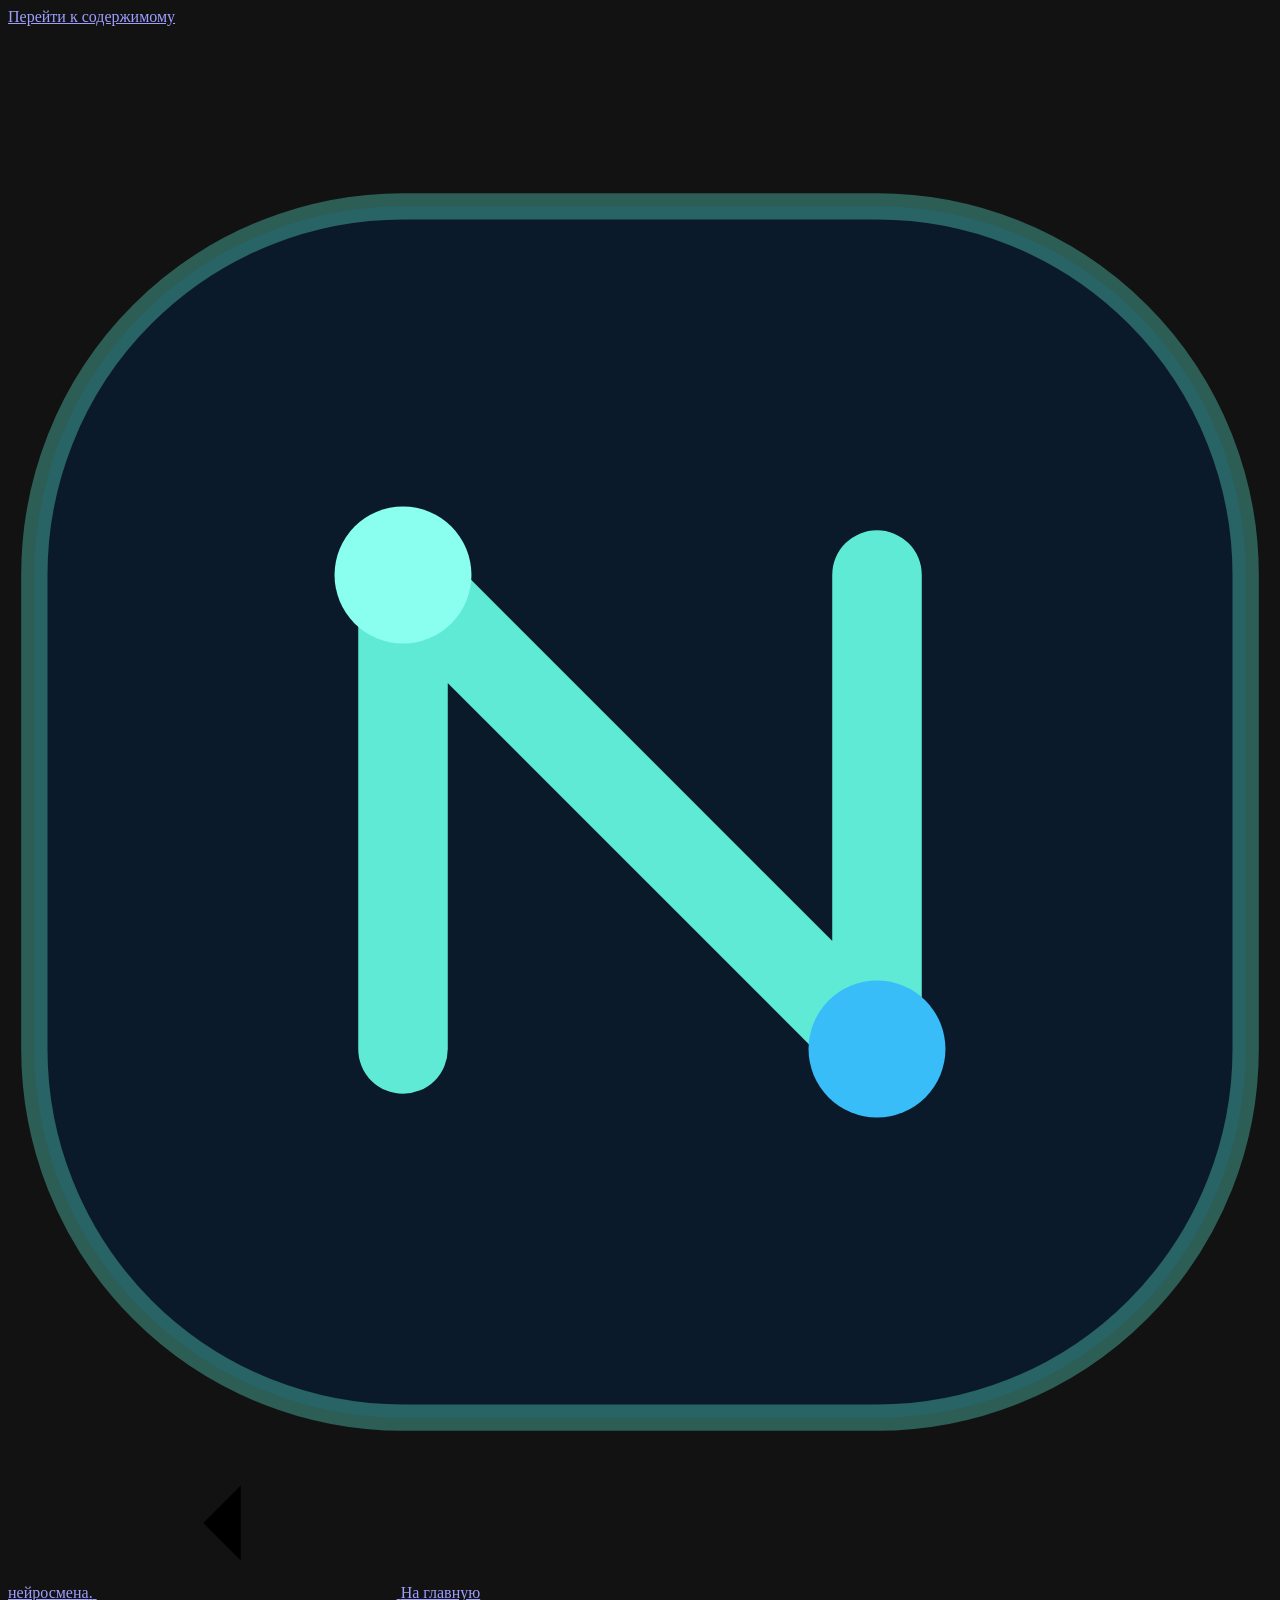
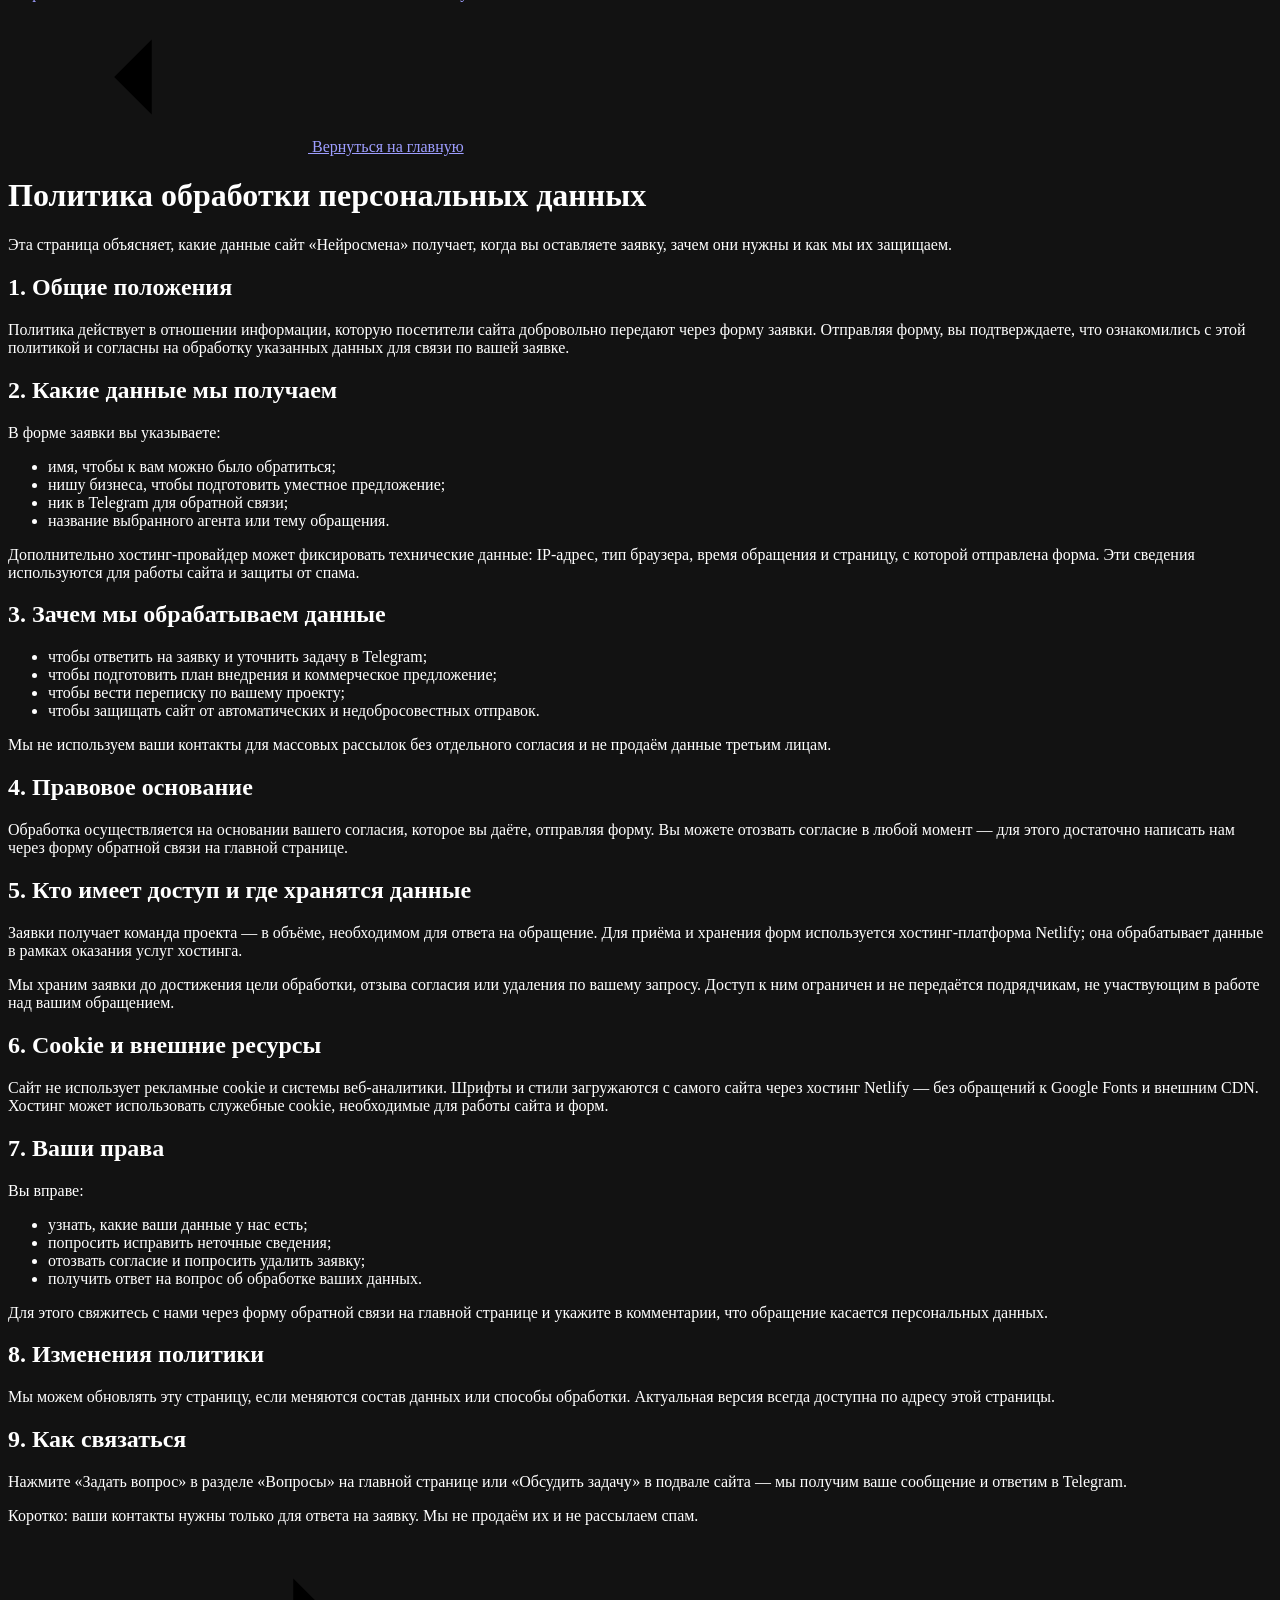
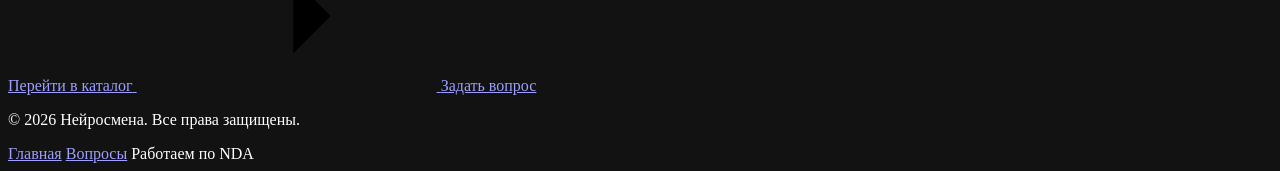
==== privacy.html @ e9b77f39 "Add files via upload" ====
<!DOCTYPE html>
<html lang="ru">
<head>
  <meta charset="utf-8">
  <meta name="viewport" content="width=device-width, initial-scale=1">
  <title>Политика конфиденциальности — Нейросмена</title>
  <meta name="description" content="Как «Нейросмена» обрабатывает и защищает персональные данные, которые вы оставляете в форме заявки.">
  <meta name="theme-color" content="#050b14">
  <meta name="color-scheme" content="dark">
  <meta name="robots" content="noindex, follow">

  <link rel="icon" href="favicon.svg" type="image/svg+xml">

  <link rel="preload" href="assets/fonts/manrope-cyrillic-v2.woff2" as="font" type="font/woff2" crossorigin>
  <link rel="preload" href="assets/fonts/manrope-latin-v2.woff2" as="font" type="font/woff2" crossorigin>
  <link rel="stylesheet" href="css/fonts-v2.css">
  <link rel="stylesheet" href="css/tailwind-base.css">
  <link rel="stylesheet" href="css/styles-v2.css">
  <link rel="stylesheet" href="css/tailwind-utilities.css">
</head>
<body class="min-h-screen bg-ink-950 text-slate-200 antialiased">

  <a class="skip-link" href="#main">Перейти к содержимому</a>

  <div class="page-bg" aria-hidden="true">
    <div class="page-grid"></div>
    <div class="glow glow-a"></div>
    <div class="glow glow-b"></div>
    <div class="noise"></div>
  </div>

  <svg xmlns="http://www.w3.org/2000/svg" class="svg-sprite" aria-hidden="true">
    <symbol id="i-arrow-left" viewBox="0 0 24 24"><path d="M19 12H5"/><path d="m11 18-6-6 6-6"/></symbol>
    <symbol id="i-arrow-right" viewBox="0 0 24 24"><path d="M5 12h14"/><path d="m13 6 6 6-6 6"/></symbol>
  </svg>

  <header class="site-header is-scrolled">
    <div class="mx-auto flex h-[74px] max-w-7xl items-center justify-between gap-4 px-5 lg:px-8">
      <a class="brand" href="index.html" aria-label="Нейросмена — на главную">
        <svg class="brand-mark" viewBox="0 0 48 48" fill="none" aria-hidden="true">
          <rect x="1" y="1" width="46" height="46" rx="14" fill="#0b1a2a" stroke="rgba(94,234,212,.35)"/>
          <path d="M15 33V15l18 18V15" stroke="#5eead4" stroke-width="3.4" stroke-linecap="round" stroke-linejoin="round"/>
          <circle cx="15" cy="15" r="2.6" fill="#8afff0"/>
          <circle cx="33" cy="33" r="2.6" fill="#38bdf8"/>
        </svg>
        <span class="brand-name">нейросмена<span class="brand-dot">.</span></span>
      </a>
      <a class="btn btn-ghost btn-sm" href="index.html">
        <svg class="icon icon-sm" aria-hidden="true"><use href="#i-arrow-left"/></svg>
        <span>На главную</span>
      </a>
    </div>
  </header>

  <main class="legal-page" id="main">
    <div class="legal-wrap">
      <a class="back-link" href="index.html">
        <svg class="icon icon-sm" aria-hidden="true"><use href="#i-arrow-left"/></svg>
        Вернуться на главную
      </a>

      <h1 class="legal-title">Политика обработки персональных данных</h1>
      <p class="legal-lead">
        Эта страница объясняет, какие данные сайт «Нейросмена» получает, когда вы
        оставляете заявку, зачем они нужны и как мы их защищаем.
      </p>

      <article class="legal glass">
        <h2>1. Общие положения</h2>
        <p>
          Политика действует в отношении информации, которую посетители сайта
          добровольно передают через форму заявки. Отправляя форму, вы подтверждаете,
          что ознакомились с этой политикой и согласны на обработку указанных данных
          для связи по вашей заявке.
        </p>

        <h2>2. Какие данные мы получаем</h2>
        <p>В форме заявки вы указываете:</p>
        <ul>
          <li>имя, чтобы к вам можно было обратиться;</li>
          <li>нишу бизнеса, чтобы подготовить уместное предложение;</li>
          <li>ник в Telegram для обратной связи;</li>
          <li>название выбранного агента или тему обращения.</li>
        </ul>
        <p>
          Дополнительно хостинг-провайдер может фиксировать технические данные:
          IP-адрес, тип браузера, время обращения и страницу, с которой отправлена
          форма. Эти сведения используются для работы сайта и защиты от спама.
        </p>

        <h2>3. Зачем мы обрабатываем данные</h2>
        <ul>
          <li>чтобы ответить на заявку и уточнить задачу в Telegram;</li>
          <li>чтобы подготовить план внедрения и коммерческое предложение;</li>
          <li>чтобы вести переписку по вашему проекту;</li>
          <li>чтобы защищать сайт от автоматических и недобросовестных отправок.</li>
        </ul>
        <p>
          Мы не используем ваши контакты для массовых рассылок без отдельного
          согласия и не продаём данные третьим лицам.
        </p>

        <h2>4. Правовое основание</h2>
        <p>
          Обработка осуществляется на основании вашего согласия, которое вы даёте,
          отправляя форму. Вы можете отозвать согласие в любой момент — для этого
          достаточно написать нам через форму обратной связи на главной странице.
        </p>

        <h2>5. Кто имеет доступ и где хранятся данные</h2>
        <p>
          Заявки получает команда проекта — в объёме, необходимом для ответа на
          обращение. Для приёма и хранения форм используется хостинг-платформа
          Netlify; она обрабатывает данные в рамках оказания услуг хостинга.
        </p>
        <p>
          Мы храним заявки до достижения цели обработки, отзыва согласия или
          удаления по вашему запросу. Доступ к ним ограничен и не передаётся
          подрядчикам, не участвующим в работе над вашим обращением.
        </p>

        <h2>6. Cookie и внешние ресурсы</h2>
        <p>
          Сайт не использует рекламные cookie и системы веб-аналитики. Шрифты
          и стили загружаются с самого сайта через хостинг Netlify — без
          обращений к Google Fonts и внешним CDN. Хостинг может использовать
          служебные cookie, необходимые для работы сайта и форм.
        </p>

        <h2>7. Ваши права</h2>
        <p>Вы вправе:</p>
        <ul>
          <li>узнать, какие ваши данные у нас есть;</li>
          <li>попросить исправить неточные сведения;</li>
          <li>отозвать согласие и попросить удалить заявку;</li>
          <li>получить ответ на вопрос об обработке ваших данных.</li>
        </ul>
        <p>
          Для этого свяжитесь с нами через форму обратной связи на главной странице
          и укажите в комментарии, что обращение касается персональных данных.
        </p>

        <h2>8. Изменения политики</h2>
        <p>
          Мы можем обновлять эту страницу, если меняются состав данных или способы
          обработки. Актуальная версия всегда доступна по адресу этой страницы.
        </p>

        <h2>9. Как связаться</h2>
        <p>
          Нажмите «Задать вопрос» в разделе «Вопросы» на главной странице или
          «Обсудить задачу» в подвале сайта — мы получим ваше сообщение и ответим
          в Telegram.
        </p>

        <div class="legal-note">
          <p>Коротко: ваши контакты нужны только для ответа на заявку. Мы не продаём их и не рассылаем спам.</p>
        </div>
      </article>

      <div class="mt-8 flex flex-col gap-3 sm:flex-row">
        <a class="btn btn-primary" href="index.html#catalog">
          <span>Перейти в каталог</span>
          <svg class="icon icon-sm" aria-hidden="true"><use href="#i-arrow-right"/></svg>
        </a>
        <a class="btn btn-ghost" href="index.html#faq">
          <span>Задать вопрос</span>
        </a>
      </div>
    </div>
  </main>

  <footer class="site-footer">
    <div class="mx-auto flex max-w-7xl flex-col gap-3 px-5 py-8 text-xs text-slate-500 sm:flex-row sm:items-center sm:justify-between lg:px-8">
      <p>© <span id="year">2026</span> Нейросмена. Все права защищены.</p>
      <div class="flex flex-wrap items-center gap-x-5 gap-y-2">
        <a class="footer-link" href="index.html">Главная</a>
        <a class="footer-link" href="index.html#faq">Вопросы</a>
        <span>Работаем по NDA</span>
      </div>
    </div>
  </footer>

  <script>
    document.getElementById("year").textContent = new Date().getFullYear();
  </script>
</body>
</html>
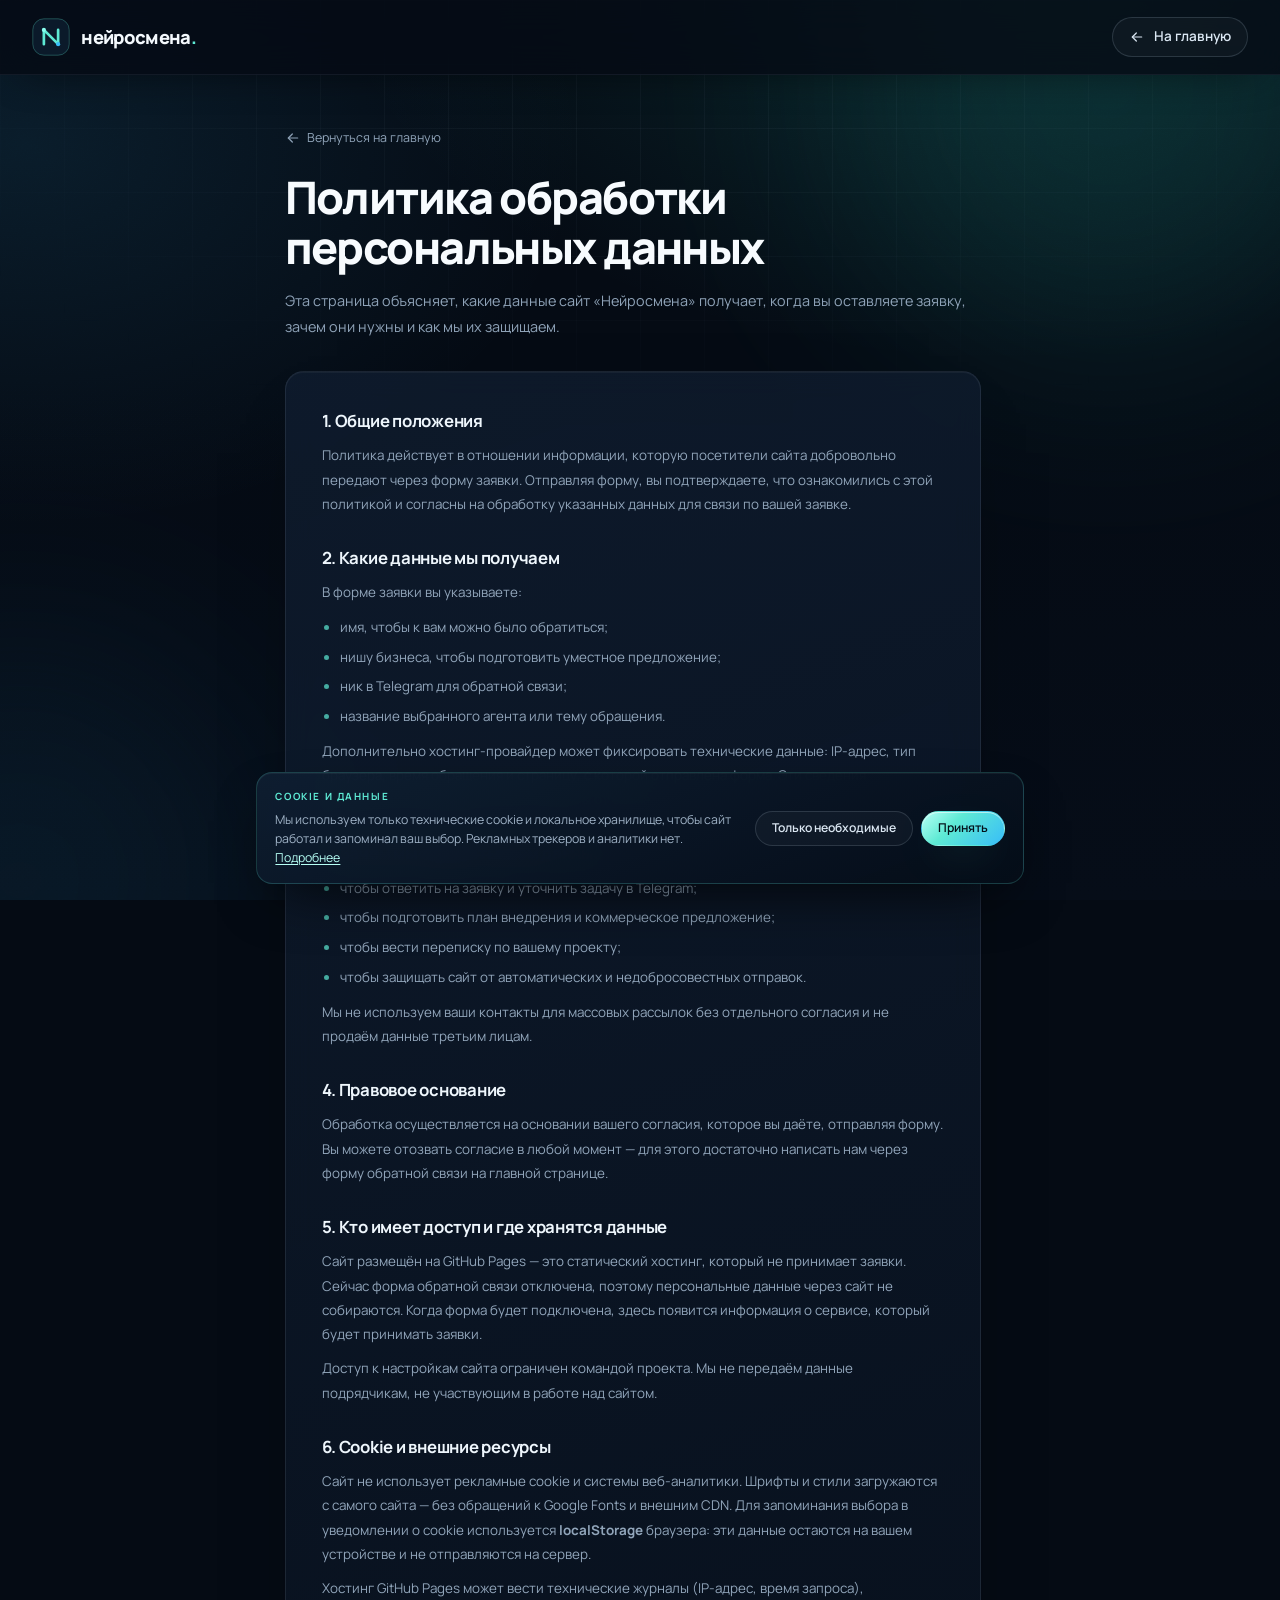
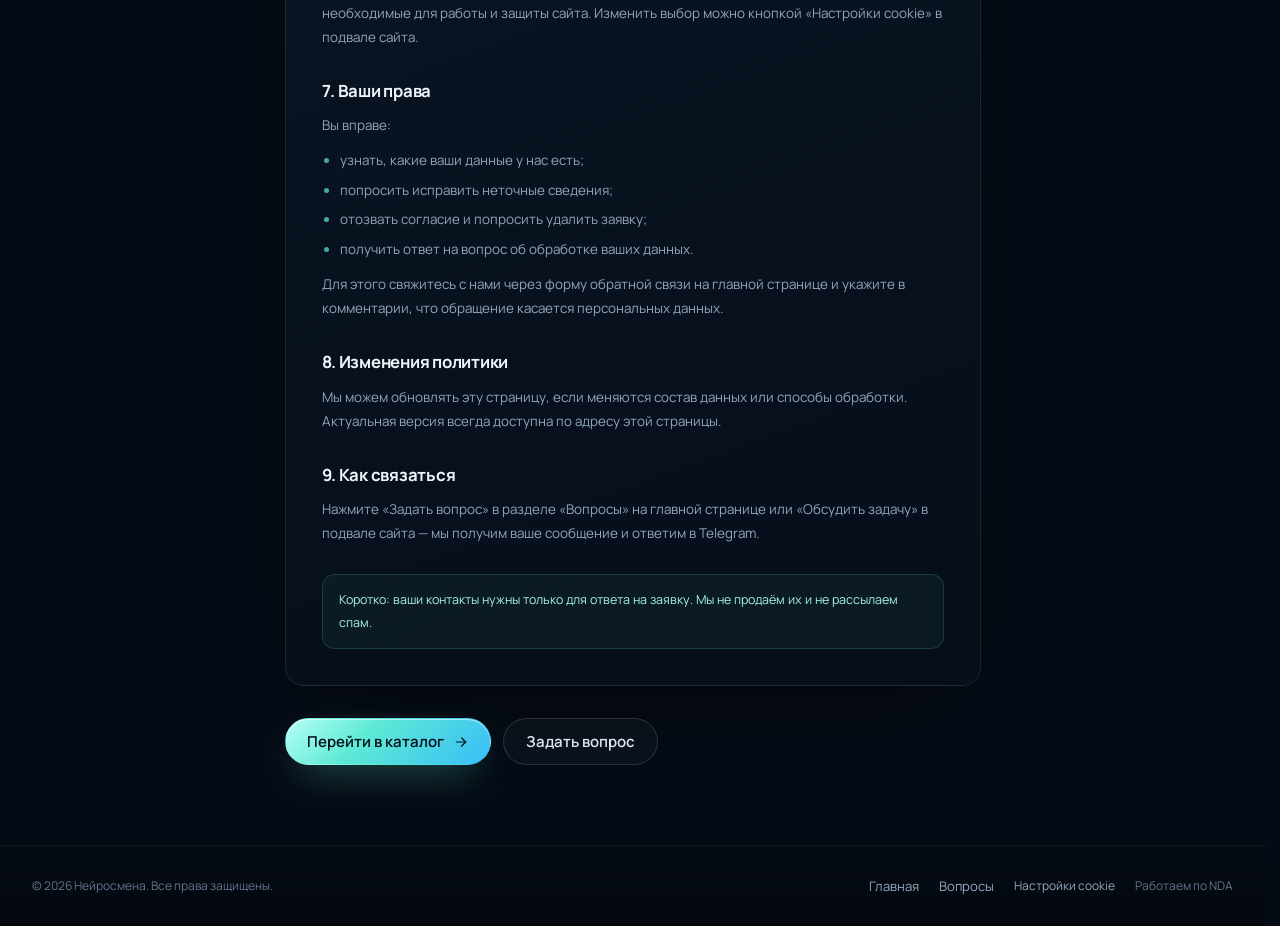
==== commit 02c5c0d3: "Add files via upload" ====
--- a/privacy.html
+++ b/privacy.html
@@ -109,22 +109,29 @@
 
         <h2>5. Кто имеет доступ и где хранятся данные</h2>
         <p>
-          Заявки получает команда проекта — в объёме, необходимом для ответа на
-          обращение. Для приёма и хранения форм используется хостинг-платформа
-          Netlify; она обрабатывает данные в рамках оказания услуг хостинга.
-        </p>
-        <p>
-          Мы храним заявки до достижения цели обработки, отзыва согласия или
-          удаления по вашему запросу. Доступ к ним ограничен и не передаётся
-          подрядчикам, не участвующим в работе над вашим обращением.
+          Сайт размещён на GitHub Pages — это статический хостинг, который не
+          принимает заявки. Сейчас форма обратной связи отключена, поэтому
+          персональные данные через сайт не собираются. Когда форма будет
+          подключена, здесь появится информация о сервисе, который будет
+          принимать заявки.
+        </p>
+        <p>
+          Доступ к настройкам сайта ограничен командой проекта. Мы не передаём
+          данные подрядчикам, не участвующим в работе над сайтом.
         </p>
 
         <h2>6. Cookie и внешние ресурсы</h2>
         <p>
           Сайт не использует рекламные cookie и системы веб-аналитики. Шрифты
-          и стили загружаются с самого сайта через хостинг Netlify — без
-          обращений к Google Fonts и внешним CDN. Хостинг может использовать
-          служебные cookie, необходимые для работы сайта и форм.
+          и стили загружаются с самого сайта — без обращений к Google Fonts и
+          внешним CDN. Для запоминания выбора в уведомлении о cookie используется
+          <strong>localStorage</strong> браузера: эти данные остаются на вашем
+          устройстве и не отправляются на сервер.
+        </p>
+        <p>
+          Хостинг GitHub Pages может вести технические журналы (IP-адрес, время
+          запроса), необходимые для работы и защиты сайта. Изменить выбор можно
+          кнопкой «Настройки cookie» в подвале сайта.
         </p>
 
         <h2>7. Ваши права</h2>
@@ -176,11 +183,28 @@
       <div class="flex flex-wrap items-center gap-x-5 gap-y-2">
         <a class="footer-link" href="index.html">Главная</a>
         <a class="footer-link" href="index.html#faq">Вопросы</a>
+        <button class="footer-link cookie-settings js-cookie-settings" type="button">Настройки cookie</button>
         <span>Работаем по NDA</span>
       </div>
     </div>
   </footer>
 
+  <div class="cookie-banner" id="cookieBanner" role="region" aria-label="Уведомление об использовании cookie" hidden>
+    <div class="cookie-banner-body">
+      <p class="cookie-banner-title">Cookie и данные</p>
+      <p class="cookie-banner-text">
+        Мы используем только технические cookie и локальное хранилище, чтобы сайт
+        работал и запоминал ваш выбор. Рекламных трекеров и аналитики нет.
+        <a href="privacy.html">Подробнее</a>
+      </p>
+    </div>
+    <div class="cookie-banner-actions">
+      <button class="btn btn-ghost btn-sm js-cookie-necessary" type="button">Только необходимые</button>
+      <button class="btn btn-primary btn-sm js-cookie-accept" type="button">Принять</button>
+    </div>
+  </div>
+
+  <script src="js/cookie-consent.js" defer></script>
   <script>
     document.getElementById("year").textContent = new Date().getFullYear();
   </script>
--- a/css/fonts-v2.css
+++ b/css/fonts-v2.css
@@ -0,0 +1,20 @@
+/* Локальный Manrope — без внешних запросов к Google Fonts.
+   Файлы уменьшены, чтобы быстро проходить даже через нестабильные сети. */
+
+@font-face {
+  font-family: "Manrope";
+  font-style: normal;
+  font-weight: 200 800;
+  font-display: swap;
+  src: url("../assets/fonts/manrope-cyrillic-v2.woff2") format("woff2");
+  unicode-range: U+0301, U+0400-045F, U+0490-0491, U+04B0-04B1, U+2116;
+}
+
+@font-face {
+  font-family: "Manrope";
+  font-style: normal;
+  font-weight: 200 800;
+  font-display: swap;
+  src: url("../assets/fonts/manrope-latin-v2.woff2") format("woff2");
+  unicode-range: U+0020-007E, U+00A0, U+00A9, U+00AB, U+00BB, U+00B7, U+2010-2027, U+20AC, U+20BD;
+}
--- a/css/styles-v2.css
+++ b/css/styles-v2.css
@@ -0,0 +1,2555 @@
+/* ============================================================
+   Нейросмена — стили сайта
+   Базовый слой: тёмная тема, стеклянные поверхности, акценты
+   ============================================================ */
+
+:root {
+  --ink-950: #050b14;
+  --ink-900: #07101d;
+  --ink-850: #081524;
+  --ink-800: #0b1a2c;
+  --line: rgba(148, 163, 184, 0.14);
+  --line-soft: rgba(148, 163, 184, 0.09);
+  --text: #e8f0f8;
+  --muted: #8fa3b8;
+  --mint: #5eead4;
+  --mint-bright: #8afff0;
+  --sky: #38bdf8;
+  --rose: #fb7185;
+  --font-display: "Manrope", ui-sans-serif, system-ui, sans-serif;
+  --font-body: "Manrope", ui-sans-serif, system-ui, sans-serif;
+  --ease-out: cubic-bezier(0.16, 1, 0.3, 1);
+}
+
+*,
+*::before,
+*::after {
+  box-sizing: border-box;
+}
+
+html {
+  scroll-behavior: smooth;
+  scrollbar-gutter: stable;
+  -webkit-text-size-adjust: 100%;
+}
+
+body {
+  margin: 0;
+  min-height: 100vh;
+  overflow-x: hidden;
+  background-color: var(--ink-950);
+  color: var(--text);
+  font-family: var(--font-body);
+  -webkit-font-smoothing: antialiased;
+  -moz-osx-font-smoothing: grayscale;
+}
+
+main,
+.site-footer {
+  position: relative;
+  z-index: 1;
+}
+
+[hidden] {
+  display: none !important;
+}
+
+::selection {
+  background: rgba(94, 234, 212, 0.24);
+  color: #ffffff;
+}
+
+:focus-visible {
+  outline: 2px solid var(--mint);
+  outline-offset: 3px;
+}
+
+button,
+input {
+  font: inherit;
+}
+
+button {
+  color: inherit;
+}
+
+a {
+  color: inherit;
+}
+
+h1,
+h2,
+h3,
+p,
+dl,
+dd,
+ul {
+  margin: 0;
+}
+
+ul {
+  padding: 0;
+  list-style: none;
+}
+
+section[id] {
+  scroll-margin-top: 96px;
+}
+
+/* ---------------------------- Иконки ---------------------------- */
+
+.svg-sprite {
+  position: absolute;
+  width: 0;
+  height: 0;
+  overflow: hidden;
+}
+
+.icon {
+  width: 20px;
+  height: 20px;
+  flex: none;
+  fill: none;
+  stroke: currentColor;
+  stroke-width: 1.8;
+  stroke-linecap: round;
+  stroke-linejoin: round;
+}
+
+.icon-sm {
+  width: 16px;
+  height: 16px;
+}
+
+.icon-xs {
+  width: 12px;
+  height: 12px;
+}
+
+/* --------------------------- Фон страницы --------------------------- */
+
+.page-bg {
+  position: fixed;
+  inset: 0;
+  z-index: 0;
+  overflow: hidden;
+  pointer-events: none;
+  background:
+    radial-gradient(1100px 700px at 78% -8%, rgba(45, 212, 191, 0.14), transparent 62%),
+    radial-gradient(900px 620px at 2% 16%, rgba(56, 189, 248, 0.1), transparent 62%),
+    linear-gradient(180deg, #050b14 0%, #050b14 42%, #060d18 100%);
+}
+
+.page-grid {
+  position: absolute;
+  inset: 0;
+  background-image:
+    linear-gradient(rgba(148, 163, 184, 0.055) 1px, transparent 1px),
+    linear-gradient(90deg, rgba(148, 163, 184, 0.055) 1px, transparent 1px);
+  background-size: 64px 64px;
+  -webkit-mask-image: radial-gradient(ellipse 90% 66% at 52% 0%, #000 26%, transparent 76%);
+  mask-image: radial-gradient(ellipse 90% 66% at 52% 0%, #000 26%, transparent 76%);
+}
+
+.glow {
+  position: absolute;
+  border-radius: 50%;
+  filter: blur(110px);
+  opacity: 0.36;
+}
+
+.glow-a {
+  top: -180px;
+  right: -100px;
+  width: 540px;
+  height: 540px;
+  background: rgba(45, 212, 191, 0.3);
+}
+
+.glow-b {
+  top: 640px;
+  left: -220px;
+  width: 480px;
+  height: 480px;
+  background: rgba(56, 189, 248, 0.19);
+}
+
+.noise {
+  position: absolute;
+  inset: 0;
+  opacity: 0.07;
+  mix-blend-mode: soft-light;
+  background-image: url("data:image/svg+xml,%3Csvg xmlns='http://www.w3.org/2000/svg' width='160' height='160'%3E%3Cfilter id='n'%3E%3CfeTurbulence type='fractalNoise' baseFrequency='.8' numOctaves='2' stitchTiles='stitch'/%3E%3CfeColorMatrix type='saturate' values='0'/%3E%3C/filter%3E%3Crect width='100%25' height='100%25' filter='url(%23n)' opacity='.4'/%3E%3C/svg%3E");
+}
+
+/* --------------------------- Шапка --------------------------- */
+
+.site-header {
+  position: fixed;
+  top: 0;
+  right: 0;
+  left: 0;
+  z-index: 50;
+  border-bottom: 1px solid transparent;
+  transition: background-color 0.3s ease, border-color 0.3s ease, box-shadow 0.3s ease, backdrop-filter 0.3s ease;
+}
+
+.site-header.is-scrolled {
+  background-color: rgba(5, 11, 20, 0.8);
+  border-bottom-color: var(--line-soft);
+  box-shadow: 0 14px 44px -26px rgba(0, 0, 0, 0.9);
+  -webkit-backdrop-filter: blur(18px);
+  backdrop-filter: blur(18px);
+}
+
+.brand {
+  display: inline-flex;
+  align-items: center;
+  gap: 0.7rem;
+  color: #f4f9fd;
+  font-family: var(--font-display);
+  font-size: 1.15rem;
+  font-weight: 800;
+  letter-spacing: -0.035em;
+  line-height: 1;
+  text-decoration: none;
+}
+
+.brand-mark {
+  width: 38px;
+  height: 38px;
+  flex: none;
+  transition: transform 0.35s var(--ease-out);
+}
+
+.brand:hover .brand-mark {
+  transform: rotate(-5deg) scale(1.04);
+}
+
+.brand-dot {
+  color: var(--mint);
+}
+
+.nav-link {
+  position: relative;
+  padding: 0.4rem 0;
+  color: #9fb1c4;
+  font-size: 0.9rem;
+  font-weight: 500;
+  text-decoration: none;
+  transition: color 0.2s ease;
+}
+
+.nav-link::after {
+  content: "";
+  position: absolute;
+  right: 0;
+  bottom: -2px;
+  left: 0;
+  height: 1.5px;
+  background: linear-gradient(90deg, var(--mint), var(--sky));
+  transform: scaleX(0);
+  transform-origin: left;
+  transition: transform 0.25s var(--ease-out);
+}
+
+.nav-link:hover,
+.nav-link[aria-current="true"] {
+  color: #ffffff;
+}
+
+.nav-link:hover::after,
+.nav-link[aria-current="true"]::after {
+  transform: scaleX(1);
+}
+
+.menu-toggle {
+  display: inline-flex;
+  align-items: center;
+  justify-content: center;
+  width: 42px;
+  height: 42px;
+  border: 1px solid var(--line);
+  border-radius: 12px;
+  background: rgba(255, 255, 255, 0.035);
+  color: #dbe7f2;
+  cursor: pointer;
+  transition: border-color 0.2s ease, background-color 0.2s ease;
+}
+
+.menu-toggle:hover {
+  border-color: rgba(94, 234, 212, 0.3);
+  background: rgba(94, 234, 212, 0.07);
+}
+
+.mobile-menu {
+  position: absolute;
+  top: 100%;
+  right: 0.75rem;
+  left: 0.75rem;
+  border: 1px solid var(--line);
+  border-radius: 1rem;
+  background: rgba(8, 18, 31, 0.98);
+  box-shadow: 0 34px 70px -24px rgba(0, 0, 0, 0.9);
+  -webkit-backdrop-filter: blur(20px);
+  backdrop-filter: blur(20px);
+  animation: menuIn 0.22s var(--ease-out) both;
+}
+
+.mobile-link {
+  display: block;
+  padding: 0.85rem 1rem;
+  border-radius: 0.7rem;
+  color: #c8d6e5;
+  font-size: 0.92rem;
+  font-weight: 500;
+  text-decoration: none;
+  transition: color 0.2s ease, background-color 0.2s ease;
+}
+
+.mobile-link:hover {
+  background: rgba(255, 255, 255, 0.05);
+  color: #ffffff;
+}
+
+/* --------------------------- Кнопки --------------------------- */
+
+.btn {
+  position: relative;
+  display: inline-flex;
+  align-items: center;
+  justify-content: center;
+  gap: 0.55rem;
+  overflow: hidden;
+  padding: 0.9rem 1.35rem;
+  border: 1px solid transparent;
+  border-radius: 999px;
+  font-size: 0.94rem;
+  font-weight: 600;
+  line-height: 1;
+  text-align: center;
+  text-decoration: none;
+  white-space: nowrap;
+  cursor: pointer;
+  transition: transform 0.25s var(--ease-out), box-shadow 0.25s ease, background-color 0.25s ease, border-color 0.25s ease, color 0.25s ease;
+}
+
+.btn > * {
+  position: relative;
+  z-index: 1;
+}
+
+.btn:focus-visible {
+  outline: 2px solid var(--mint-bright);
+  outline-offset: 3px;
+}
+
+.btn:disabled {
+  opacity: 0.65;
+  cursor: not-allowed;
+  transform: none;
+}
+
+.btn-primary {
+  background: linear-gradient(135deg, #b6fff5 0%, #5eead4 38%, #38bdf8 100%);
+  color: #031018;
+  box-shadow: 0 14px 42px -16px rgba(94, 234, 212, 0.65), inset 0 1px 0 rgba(255, 255, 255, 0.55);
+}
+
+.btn-primary::after {
+  content: "";
+  position: absolute;
+  inset: 0;
+  z-index: 0;
+  background: linear-gradient(105deg, transparent 22%, rgba(255, 255, 255, 0.5) 48%, transparent 74%);
+  transform: translateX(-130%);
+  transition: transform 0.75s ease;
+  pointer-events: none;
+}
+
+.btn-primary:hover {
+  transform: translateY(-2px);
+  box-shadow: 0 20px 54px -18px rgba(94, 234, 212, 0.8), inset 0 1px 0 rgba(255, 255, 255, 0.55);
+}
+
+.btn-primary:hover::after {
+  transform: translateX(130%);
+}
+
+.btn-ghost {
+  border-color: rgba(148, 163, 184, 0.22);
+  background: rgba(255, 255, 255, 0.03);
+  color: #dbe7f3;
+}
+
+.btn-ghost:hover {
+  border-color: rgba(94, 234, 212, 0.36);
+  background: rgba(94, 234, 212, 0.07);
+  transform: translateY(-1px);
+}
+
+.btn-card {
+  width: 100%;
+  padding: 0.78rem 1rem;
+  border-color: rgba(148, 163, 184, 0.16);
+  border-radius: 0.75rem;
+  background: rgba(255, 255, 255, 0.035);
+  color: #dff8f3;
+  font-size: 0.82rem;
+}
+
+.btn-card:hover {
+  border-color: transparent;
+  background: linear-gradient(135deg, #b6fff5, #5eead4 55%, #38bdf8);
+  color: #031018;
+  transform: translateY(-1px);
+  box-shadow: 0 14px 34px -18px rgba(94, 234, 212, 0.75);
+}
+
+.btn-sm {
+  padding: 0.66rem 1rem;
+  font-size: 0.85rem;
+}
+
+.btn-lg {
+  padding: 1rem 1.5rem;
+  font-size: 0.98rem;
+}
+
+/* --------------------------- Служебные элементы --------------------------- */
+
+.eyebrow {
+  display: inline-flex;
+  align-items: center;
+  gap: 0.55rem;
+  color: var(--mint);
+  font-size: 0.68rem;
+  font-weight: 700;
+  letter-spacing: 0.18em;
+  line-height: 1.3;
+  text-transform: uppercase;
+}
+
+.eyebrow::before {
+  content: "";
+  width: 18px;
+  height: 1px;
+  background: linear-gradient(90deg, transparent, var(--mint));
+}
+
+.badge-soft {
+  display: inline-flex;
+  align-items: center;
+  flex: none;
+  padding: 0.32rem 0.6rem;
+  border: 1px solid rgba(94, 234, 212, 0.18);
+  border-radius: 999px;
+  background: rgba(94, 234, 212, 0.075);
+  color: #a7f3e8;
+  font-size: 0.67rem;
+  font-weight: 600;
+  letter-spacing: 0.02em;
+  white-space: nowrap;
+}
+
+.badge-hot {
+  border-color: transparent;
+  background: linear-gradient(135deg, #b6fff5, #5eead4);
+  color: #031018;
+  font-weight: 700;
+}
+
+.glass {
+  border: 1px solid var(--line);
+  background: linear-gradient(160deg, rgba(17, 31, 51, 0.72), rgba(8, 17, 30, 0.64));
+  box-shadow: inset 0 1px 0 rgba(255, 255, 255, 0.045), 0 30px 80px -52px rgba(0, 0, 0, 0.95);
+  -webkit-backdrop-filter: blur(14px);
+  backdrop-filter: blur(14px);
+}
+
+.text-gradient {
+  background: linear-gradient(100deg, #b6fff5 0%, #5eead4 42%, #38bdf8 100%);
+  background-clip: text;
+  -webkit-background-clip: text;
+  color: transparent;
+  -webkit-text-fill-color: transparent;
+}
+
+.live-dot {
+  position: relative;
+  display: inline-block;
+  width: 6px;
+  height: 6px;
+  flex: none;
+  border-radius: 50%;
+  background: var(--mint);
+  animation: pulseDot 2.4s ease-out infinite;
+}
+
+.skip-link {
+  position: absolute;
+  top: -100px;
+  left: 1rem;
+  z-index: 200;
+  padding: 0.75rem 1rem;
+  border-radius: 0.6rem;
+  background: var(--mint);
+  color: #031018;
+  font-size: 0.85rem;
+  font-weight: 700;
+  text-decoration: none;
+  transition: top 0.2s ease;
+}
+
+.skip-link:focus {
+  top: 1rem;
+}
+
+/* --------------------------- Главный экран --------------------------- */
+
+.hero-badge {
+  display: inline-flex;
+  align-items: center;
+  gap: 0.55rem;
+  padding: 0.45rem 0.9rem;
+  border: 1px solid rgba(94, 234, 212, 0.2);
+  border-radius: 999px;
+  background: rgba(94, 234, 212, 0.06);
+  color: #b6fff5;
+  font-size: 0.76rem;
+  font-weight: 500;
+  letter-spacing: 0.01em;
+  -webkit-backdrop-filter: blur(8px);
+  backdrop-filter: blur(8px);
+}
+
+.hero-title {
+  margin-top: 1.4rem;
+  max-width: 21ch;
+  color: #f7fbfe;
+  font-family: var(--font-display);
+  font-size: clamp(2.35rem, 4.4vw, 3.6rem);
+  font-weight: 800;
+  letter-spacing: -0.038em;
+  line-height: 1.06;
+  text-wrap: balance;
+}
+
+.hero-sub {
+  margin-top: 1.5rem;
+  max-width: 37rem;
+  color: #94a8bd;
+  font-size: 1rem;
+  line-height: 1.72;
+}
+
+.hero-trust {
+  display: flex;
+  flex-wrap: wrap;
+  gap: 0.5rem 1.35rem;
+  margin-top: 1.8rem;
+  color: #8fa3b8;
+  font-size: 0.79rem;
+}
+
+.hero-trust li {
+  display: inline-flex;
+  align-items: center;
+  gap: 0.45rem;
+}
+
+.tick {
+  display: grid;
+  place-items: center;
+  width: 18px;
+  height: 18px;
+  flex: none;
+  border: 1px solid rgba(94, 234, 212, 0.18);
+  border-radius: 50%;
+  background: rgba(94, 234, 212, 0.1);
+  color: var(--mint);
+}
+
+.hero-visual {
+  position: relative;
+  width: 100%;
+  max-width: 34rem;
+  margin: 0 auto;
+  padding: 0.5rem 0.75rem 1.6rem;
+}
+
+.console {
+  position: relative;
+  overflow: hidden;
+  padding: 1rem;
+  border-radius: 1.35rem;
+  background: linear-gradient(165deg, rgba(18, 34, 55, 0.94), rgba(6, 14, 26, 0.97));
+  box-shadow: 0 44px 110px -50px rgba(0, 0, 0, 0.98), inset 0 1px 0 rgba(255, 255, 255, 0.06);
+}
+
+.console::before {
+  content: "";
+  position: absolute;
+  inset: 0;
+  background: radial-gradient(560px 180px at 50% -10%, rgba(94, 234, 212, 0.13), transparent 70%);
+  pointer-events: none;
+}
+
+.console > * {
+  position: relative;
+  z-index: 1;
+}
+
+.console-bar {
+  display: flex;
+  align-items: center;
+  justify-content: space-between;
+  gap: 0.75rem;
+  padding: 0 0.2rem 0.75rem;
+  border-bottom: 1px solid var(--line-soft);
+}
+
+.win-dot {
+  display: block;
+  width: 7px;
+  height: 7px;
+  border-radius: 50%;
+  opacity: 0.85;
+}
+
+.console-path {
+  color: #64788e;
+  font-family: ui-monospace, SFMono-Regular, Menlo, Consolas, monospace;
+  font-size: 0.61rem;
+  letter-spacing: 0.02em;
+}
+
+.console-status {
+  display: inline-flex;
+  align-items: center;
+  gap: 0.35rem;
+  padding: 0.22rem 0.45rem;
+  border: 1px solid rgba(94, 234, 212, 0.16);
+  border-radius: 999px;
+  background: rgba(94, 234, 212, 0.06);
+  color: #a7f3e8;
+  font-size: 0.57rem;
+  font-weight: 600;
+}
+
+.console-head {
+  display: flex;
+  align-items: center;
+  gap: 0.7rem;
+  padding: 0.85rem 0.2rem;
+}
+
+.agent-avatar {
+  display: grid;
+  place-items: center;
+  width: 40px;
+  height: 40px;
+  flex: none;
+  border: 1px solid rgba(94, 234, 212, 0.25);
+  border-radius: 12px;
+  background: linear-gradient(145deg, rgba(94, 234, 212, 0.18), rgba(56, 189, 248, 0.08));
+  color: #b6fff5;
+  box-shadow: inset 0 1px 0 rgba(255, 255, 255, 0.08);
+}
+
+.console-name {
+  overflow: hidden;
+  color: #f2f9fd;
+  font-family: var(--font-display);
+  font-size: 0.86rem;
+  font-weight: 700;
+  line-height: 1.2;
+  text-overflow: ellipsis;
+  white-space: nowrap;
+}
+
+.console-sub {
+  overflow: hidden;
+  margin-top: 0.2rem;
+  color: #6f8499;
+  font-size: 0.62rem;
+  line-height: 1.3;
+  text-overflow: ellipsis;
+  white-space: nowrap;
+}
+
+.console-tag {
+  flex: none;
+  margin-left: auto;
+  padding: 0.25rem 0.45rem;
+  border: 1px solid var(--line);
+  border-radius: 0.4rem;
+  color: #9fb2c6;
+  font-family: ui-monospace, SFMono-Regular, Menlo, Consolas, monospace;
+  font-size: 0.55rem;
+}
+
+.console-chat {
+  display: grid;
+  gap: 0.55rem;
+  padding: 0.85rem;
+  border: 1px solid rgba(148, 163, 184, 0.08);
+  border-radius: 1rem;
+  background: rgba(3, 9, 17, 0.48);
+}
+
+.chat-row {
+  display: flex;
+  align-items: flex-end;
+  gap: 0.45rem;
+  max-width: 100%;
+}
+
+.chat-row.is-client {
+  justify-content: flex-end;
+}
+
+.chat-row.is-agent {
+  justify-content: flex-start;
+}
+
+.chat-avatar {
+  display: grid;
+  place-items: center;
+  width: 21px;
+  height: 21px;
+  flex: none;
+  border-radius: 50%;
+  background: rgba(94, 234, 212, 0.16);
+  color: #b6fff5;
+  font-size: 0.42rem;
+  font-weight: 700;
+  letter-spacing: 0.02em;
+}
+
+.bubble {
+  max-width: 84%;
+  padding: 0.55rem 0.7rem;
+  font-size: 0.75rem;
+  line-height: 1.5;
+}
+
+.bubble-client {
+  border: 1px solid rgba(148, 163, 184, 0.12);
+  border-radius: 0.9rem 0.9rem 0.25rem 0.9rem;
+  background: rgba(255, 255, 255, 0.06);
+  color: #cddbe8;
+}
+
+.bubble-agent {
+  border: 1px solid rgba(94, 234, 212, 0.16);
+  border-radius: 0.9rem 0.9rem 0.9rem 0.25rem;
+  background: rgba(94, 234, 212, 0.08);
+  color: #bcebe4;
+}
+
+.console-foot {
+  display: flex;
+  align-items: center;
+  justify-content: space-between;
+  gap: 0.75rem;
+  margin-top: 0.75rem;
+  padding: 0.7rem 0.25rem 0;
+  border-top: 1px solid var(--line-soft);
+  color: #64788e;
+  font-size: 0.58rem;
+}
+
+.console-event {
+  display: inline-flex;
+  align-items: center;
+  gap: 0.4rem;
+  color: #8af0df;
+  font-weight: 600;
+}
+
+.float-card {
+  position: absolute;
+  z-index: 2;
+  padding: 0.7rem 0.8rem;
+  border: 1px solid rgba(148, 163, 184, 0.2);
+  border-radius: 0.9rem;
+  background: rgba(9, 20, 34, 0.92);
+  box-shadow: 0 24px 54px -24px rgba(0, 0, 0, 0.95);
+  -webkit-backdrop-filter: blur(14px);
+  backdrop-filter: blur(14px);
+  animation: floaty 7s ease-in-out infinite;
+}
+
+.float-card-a {
+  top: 1.6rem;
+  right: -1.1rem;
+  width: 10.5rem;
+}
+
+.float-card-head {
+  display: flex;
+  align-items: center;
+  gap: 0.4rem;
+  color: #9fb1c4;
+  font-size: 0.6rem;
+  font-weight: 600;
+}
+
+.float-icon {
+  display: grid;
+  place-items: center;
+  width: 1.35rem;
+  height: 1.35rem;
+  flex: none;
+  border: 1px solid rgba(94, 234, 212, 0.16);
+  border-radius: 0.4rem;
+  background: rgba(94, 234, 212, 0.1);
+  color: var(--mint);
+}
+
+.float-score {
+  margin-top: 0.5rem;
+  color: #ffffff;
+  font-family: var(--font-display);
+  font-size: 1.55rem;
+  font-weight: 800;
+  letter-spacing: -0.03em;
+  line-height: 1;
+}
+
+.float-score span {
+  color: #7f93a8;
+  font-size: 0.68rem;
+  font-weight: 500;
+  letter-spacing: 0;
+}
+
+.float-bar {
+  height: 3px;
+  margin-top: 0.45rem;
+  overflow: hidden;
+  border-radius: 99px;
+  background: rgba(255, 255, 255, 0.08);
+}
+
+.float-bar span {
+  display: block;
+  height: 100%;
+  border-radius: inherit;
+  background: linear-gradient(90deg, var(--mint), var(--sky));
+}
+
+/* --------------------------- Интеграции и статистика --------------------------- */
+
+.integrations {
+  margin-top: 3.5rem;
+  padding-top: 2rem;
+  border-top: 1px solid var(--line-soft);
+  text-align: center;
+}
+
+.integrations-label {
+  color: #64788e;
+  font-size: 0.62rem;
+  font-weight: 600;
+  letter-spacing: 0.2em;
+  text-transform: uppercase;
+}
+
+.integration-list {
+  display: flex;
+  flex-wrap: wrap;
+  justify-content: center;
+  gap: 0.5rem;
+  margin-top: 1rem;
+}
+
+.integration-chip {
+  display: inline-flex;
+  align-items: center;
+  gap: 0.4rem;
+  padding: 0.45rem 0.75rem;
+  border: 1px solid rgba(148, 163, 184, 0.12);
+  border-radius: 0.55rem;
+  background: rgba(255, 255, 255, 0.025);
+  color: #93a8bd;
+  font-size: 0.72rem;
+  font-weight: 500;
+  transition: border-color 0.2s ease, color 0.2s ease;
+}
+
+.integration-chip:hover {
+  border-color: rgba(94, 234, 212, 0.24);
+  color: #c8f5ee;
+}
+
+.stats-band {
+  display: grid;
+  grid-template-columns: repeat(4, minmax(0, 1fr));
+  margin-top: 2.5rem;
+  overflow: hidden;
+  border-radius: 1.1rem;
+}
+
+.stat {
+  padding: 1.25rem 1.5rem;
+  border-right: 1px solid var(--line-soft);
+}
+
+.stat:last-child {
+  border-right: 0;
+}
+
+.stat dt {
+  color: #71869c;
+  font-size: 0.6rem;
+  font-weight: 600;
+  letter-spacing: 0.16em;
+  text-transform: uppercase;
+}
+
+.stat dd {
+  margin: 0.35rem 0 0.2rem;
+  color: #f7fbfe;
+  font-family: var(--font-display);
+  font-size: 1.7rem;
+  font-weight: 800;
+  letter-spacing: -0.035em;
+  line-height: 1;
+}
+
+.stat p {
+  color: #7f93a8;
+  font-size: 0.68rem;
+}
+
+/* --------------------------- Заголовки секций --------------------------- */
+
+.section-head-row {
+  display: flex;
+  flex-direction: column;
+  gap: 1rem;
+  margin-top: 1rem;
+}
+
+.section-title {
+  max-width: 42rem;
+  color: #f4f9fd;
+  font-family: var(--font-display);
+  font-size: clamp(1.8rem, 3.1vw, 2.75rem);
+  font-weight: 800;
+  letter-spacing: -0.035em;
+  line-height: 1.12;
+  text-wrap: balance;
+}
+
+.section-lead {
+  max-width: 24rem;
+  color: #8fa3b8;
+  font-size: 0.85rem;
+  line-height: 1.72;
+}
+
+/* --------------------------- Каталог --------------------------- */
+
+.catalog-grid {
+  display: grid;
+  gap: 1.25rem;
+}
+
+.agent-card {
+  position: relative;
+  display: flex;
+  flex-direction: column;
+  overflow: hidden;
+  padding: 1.4rem;
+  border-radius: 1.2rem;
+  transition: transform 0.35s var(--ease-out), border-color 0.35s ease, box-shadow 0.35s ease;
+}
+
+.agent-card::before {
+  content: "";
+  position: absolute;
+  top: 0;
+  right: 1.5rem;
+  left: 1.5rem;
+  height: 1px;
+  background: linear-gradient(90deg, transparent, rgba(94, 234, 212, 0.65), transparent);
+  opacity: 0;
+  transition: opacity 0.35s ease;
+}
+
+.agent-card:hover {
+  border-color: rgba(94, 234, 212, 0.28);
+  box-shadow: 0 34px 80px -46px rgba(45, 212, 191, 0.35), inset 0 1px 0 rgba(255, 255, 255, 0.06);
+  transform: translateY(-5px);
+}
+
+.agent-card:hover::before {
+  opacity: 1;
+}
+
+.agent-card:hover .agent-icon {
+  border-color: rgba(94, 234, 212, 0.4);
+  background: linear-gradient(145deg, rgba(94, 234, 212, 0.22), rgba(56, 189, 248, 0.1));
+  color: var(--mint-bright);
+  box-shadow: 0 10px 30px -14px rgba(94, 234, 212, 0.5);
+}
+
+.agent-top {
+  display: flex;
+  align-items: flex-start;
+  justify-content: space-between;
+  gap: 0.75rem;
+}
+
+.agent-icon {
+  display: grid;
+  place-items: center;
+  width: 2.75rem;
+  height: 2.75rem;
+  flex: none;
+  border: 1px solid rgba(94, 234, 212, 0.2);
+  border-radius: 0.85rem;
+  background: linear-gradient(145deg, rgba(94, 234, 212, 0.12), rgba(56, 189, 248, 0.05));
+  color: #85f0e2;
+  transition: border-color 0.3s ease, background 0.3s ease, box-shadow 0.3s ease, color 0.3s ease;
+}
+
+.agent-role {
+  margin-top: 1.15rem;
+  color: #7f93a8;
+  font-size: 0.62rem;
+  font-weight: 600;
+  letter-spacing: 0.16em;
+  text-transform: uppercase;
+}
+
+.agent-name {
+  margin-top: 0.4rem;
+  color: #f6fafd;
+  font-family: var(--font-display);
+  font-size: 1.2rem;
+  font-weight: 700;
+  letter-spacing: -0.025em;
+  line-height: 1.25;
+}
+
+.agent-desc {
+  margin-top: 0.65rem;
+  color: #91a5ba;
+  font-size: 0.81rem;
+  line-height: 1.68;
+}
+
+.agent-tasks-label {
+  margin-top: 1.15rem;
+  color: #71869c;
+  font-size: 0.6rem;
+  font-weight: 600;
+  letter-spacing: 0.16em;
+  text-transform: uppercase;
+}
+
+.task-list {
+  display: grid;
+  gap: 0.5rem;
+  margin-top: 0.65rem;
+  margin-bottom: 1.25rem;
+}
+
+.task-list li {
+  display: flex;
+  align-items: flex-start;
+  gap: 0.5rem;
+  color: #a4b6c8;
+  font-size: 0.77rem;
+  line-height: 1.5;
+}
+
+.task-tick {
+  display: grid;
+  place-items: center;
+  width: 16px;
+  height: 16px;
+  flex: none;
+  margin-top: 0.1rem;
+  border-radius: 50%;
+  background: rgba(94, 234, 212, 0.1);
+  color: var(--mint);
+}
+
+.agent-footer {
+  display: grid;
+  gap: 0.9rem;
+  margin-top: auto;
+  padding-top: 1.1rem;
+  border-top: 1px solid var(--line-soft);
+}
+
+.price-row {
+  display: flex;
+  align-items: flex-end;
+  justify-content: space-between;
+  gap: 0.75rem;
+}
+
+.price {
+  color: #ffffff;
+  font-family: var(--font-display);
+  font-size: 1.55rem;
+  font-weight: 800;
+  letter-spacing: -0.035em;
+  line-height: 1;
+}
+
+.price-note {
+  margin-top: 0.28rem;
+  color: #71869c;
+  font-size: 0.62rem;
+  line-height: 1.3;
+}
+
+.price-month {
+  text-align: right;
+}
+
+.price-month p:first-child {
+  color: #d6e5f2;
+  font-family: var(--font-display);
+  font-size: 0.86rem;
+  font-weight: 600;
+  line-height: 1.2;
+  white-space: nowrap;
+}
+
+.price-month span {
+  color: #71869c;
+  font-size: 0.64rem;
+  font-weight: 400;
+}
+
+.catalog-consult {
+  margin-top: 1.75rem;
+  color: #71869c;
+  font-size: 0.78rem;
+  text-align: center;
+}
+
+/* Временный режим GitHub Pages: сайт без формы заявки */
+.preview-note {
+  display: none;
+  margin-top: 1.75rem;
+  padding: 0.95rem 1.1rem;
+  border: 1px solid rgba(94, 234, 212, 0.18);
+  border-radius: 0.85rem;
+  background: rgba(94, 234, 212, 0.055);
+  color: #a7f3e8;
+  font-size: 0.78rem;
+  line-height: 1.55;
+  text-align: center;
+}
+
+.preview-mode .preview-note {
+  display: block;
+}
+
+.preview-mode .js-order,
+.preview-mode .catalog-consult {
+  display: none !important;
+}
+
+.link-mint {
+  padding: 0;
+  border: 0;
+  background: none;
+  color: var(--mint);
+  font: inherit;
+  font-weight: 600;
+  text-decoration: underline;
+  text-decoration-color: rgba(94, 234, 212, 0.4);
+  text-underline-offset: 3px;
+  cursor: pointer;
+  transition: color 0.2s ease, text-decoration-color 0.2s ease;
+}
+
+.link-mint:hover {
+  color: #b6fff5;
+  text-decoration-color: rgba(182, 255, 245, 0.8);
+}
+
+/* --------------------------- Как это работает --------------------------- */
+
+.steps-grid {
+  display: grid;
+  gap: 1.1rem;
+}
+
+.step-card {
+  position: relative;
+  overflow: hidden;
+  padding: 1.5rem;
+  border-radius: 1.15rem;
+  transition: border-color 0.3s ease, transform 0.3s var(--ease-out);
+}
+
+.step-card:hover {
+  border-color: rgba(94, 234, 212, 0.25);
+  transform: translateY(-3px);
+}
+
+.step-top {
+  display: flex;
+  align-items: center;
+  justify-content: space-between;
+  gap: 0.75rem;
+}
+
+.step-num {
+  padding: 0.34rem 0.55rem;
+  border: 1px solid rgba(94, 234, 212, 0.2);
+  border-radius: 0.5rem;
+  background: rgba(94, 234, 212, 0.06);
+  color: var(--mint);
+  font-family: var(--font-display);
+  font-size: 0.72rem;
+  font-weight: 800;
+  letter-spacing: 0.1em;
+}
+
+.step-icon {
+  display: grid;
+  place-items: center;
+  width: 2.6rem;
+  height: 2.6rem;
+  border: 1px solid var(--line);
+  border-radius: 0.8rem;
+  background: rgba(255, 255, 255, 0.04);
+  color: #cfe1ef;
+}
+
+.step-title {
+  margin-top: 1.35rem;
+  color: #f4f9fd;
+  font-family: var(--font-display);
+  font-size: 1.15rem;
+  font-weight: 700;
+  letter-spacing: -0.02em;
+}
+
+.step-desc {
+  margin-top: 0.6rem;
+  color: #91a5ba;
+  font-size: 0.82rem;
+  line-height: 1.68;
+}
+
+.step-meta {
+  display: inline-flex;
+  align-items: center;
+  gap: 0.4rem;
+  margin-top: 1.25rem;
+  color: #7f93a8;
+  font-size: 0.68rem;
+}
+
+.step-meta .icon {
+  color: var(--mint);
+}
+
+.note-bar {
+  display: flex;
+  align-items: flex-start;
+  gap: 0.9rem;
+  margin-top: 1.25rem;
+  padding: 1.1rem 1.25rem;
+  border-radius: 1rem;
+}
+
+.note-icon {
+  display: grid;
+  place-items: center;
+  width: 2.1rem;
+  height: 2.1rem;
+  flex: none;
+  border: 1px solid rgba(94, 234, 212, 0.18);
+  border-radius: 0.65rem;
+  background: rgba(94, 234, 212, 0.08);
+  color: var(--mint);
+}
+
+.note-bar p {
+  color: #9fb2c6;
+  font-size: 0.8rem;
+  line-height: 1.7;
+}
+
+.note-bar strong {
+  color: #eaf3fa;
+  font-weight: 600;
+}
+
+/* --------------------------- Почему это работает --------------------------- */
+
+.why-note {
+  display: flex;
+  align-items: flex-start;
+  gap: 0.85rem;
+  max-width: 26rem;
+  margin-top: 1.75rem;
+  padding: 1rem;
+  border-radius: 1rem;
+}
+
+.why-note-icon {
+  display: grid;
+  place-items: center;
+  width: 2.1rem;
+  height: 2.1rem;
+  flex: none;
+  border: 1px solid rgba(94, 234, 212, 0.18);
+  border-radius: 0.65rem;
+  background: rgba(94, 234, 212, 0.08);
+  color: var(--mint);
+}
+
+.why-note-title {
+  color: #eaf3fa;
+  font-size: 0.82rem;
+  font-weight: 600;
+}
+
+.why-note-text {
+  margin-top: 0.3rem;
+  color: #8fa3b8;
+  font-size: 0.74rem;
+  line-height: 1.62;
+}
+
+.feature-card {
+  padding: 1.4rem;
+  border: 1px solid var(--line-soft);
+  border-radius: 1rem;
+  background: linear-gradient(160deg, rgba(255, 255, 255, 0.035), rgba(255, 255, 255, 0.012));
+  transition: border-color 0.3s ease, transform 0.3s var(--ease-out), background 0.3s ease;
+}
+
+.feature-card:hover {
+  border-color: rgba(94, 234, 212, 0.24);
+  background: linear-gradient(160deg, rgba(94, 234, 212, 0.06), rgba(255, 255, 255, 0.015));
+  transform: translateY(-3px);
+}
+
+.feature-icon {
+  display: grid;
+  place-items: center;
+  width: 2.4rem;
+  height: 2.4rem;
+  margin-bottom: 1rem;
+  border: 1px solid rgba(94, 234, 212, 0.15);
+  border-radius: 0.7rem;
+  background: rgba(94, 234, 212, 0.08);
+  color: var(--mint);
+}
+
+.feature-card h3 {
+  color: #eef6fc;
+  font-family: var(--font-display);
+  font-size: 1rem;
+  font-weight: 700;
+  letter-spacing: -0.015em;
+}
+
+.feature-card p {
+  margin-top: 0.5rem;
+  color: #8fa3b8;
+  font-size: 0.79rem;
+  line-height: 1.7;
+}
+
+/* --------------------------- FAQ --------------------------- */
+
+.faq-list {
+  padding: 0.5rem 1.5rem;
+  border-radius: 1rem;
+}
+
+.faq-item + .faq-item {
+  border-top: 1px solid var(--line-soft);
+}
+
+.faq-item summary {
+  display: flex;
+  align-items: center;
+  justify-content: space-between;
+  gap: 1.5rem;
+  padding: 1.05rem 0;
+  color: #dbe7f2;
+  font-size: 0.89rem;
+  font-weight: 600;
+  line-height: 1.45;
+  cursor: pointer;
+  list-style: none;
+  transition: color 0.2s ease;
+}
+
+.faq-item summary::-webkit-details-marker {
+  display: none;
+}
+
+.faq-item summary:hover {
+  color: #ffffff;
+}
+
+.faq-plus {
+  display: grid;
+  place-items: center;
+  width: 1.6rem;
+  height: 1.6rem;
+  flex: none;
+  border: 1px solid var(--line);
+  border-radius: 50%;
+  color: var(--mint);
+  transition: transform 0.3s var(--ease-out), background 0.3s ease, border-color 0.3s ease;
+}
+
+.faq-item[open] .faq-plus {
+  border-color: rgba(94, 234, 212, 0.24);
+  background: rgba(94, 234, 212, 0.1);
+  transform: rotate(45deg);
+}
+
+.faq-item > p {
+  max-width: 65ch;
+  padding: 0 0 1.1rem;
+  color: #8fa3b8;
+  font-size: 0.82rem;
+  line-height: 1.75;
+}
+
+/* --------------------------- Финальный CTA --------------------------- */
+
+.cta-panel {
+  position: relative;
+  overflow: hidden;
+  padding: clamp(2rem, 5vw, 4rem);
+  border: 1px solid rgba(94, 234, 212, 0.2);
+  border-radius: 1.6rem;
+  background:
+    radial-gradient(120% 170% at 8% 0%, rgba(45, 212, 191, 0.16), transparent 55%),
+    radial-gradient(90% 120% at 100% 110%, rgba(56, 189, 248, 0.1), transparent 60%),
+    linear-gradient(160deg, rgba(17, 33, 54, 0.94), rgba(5, 12, 22, 0.97));
+  box-shadow: inset 0 1px 0 rgba(255, 255, 255, 0.05), 0 40px 100px -60px rgba(45, 212, 191, 0.3);
+}
+
+.cta-panel::before {
+  content: "";
+  position: absolute;
+  inset: 0;
+  opacity: 0.5;
+  background-image:
+    linear-gradient(rgba(148, 163, 184, 0.05) 1px, transparent 1px),
+    linear-gradient(90deg, rgba(148, 163, 184, 0.05) 1px, transparent 1px);
+  background-size: 48px 48px;
+  -webkit-mask-image: radial-gradient(ellipse 80% 90% at 100% 50%, #000, transparent 70%);
+  mask-image: radial-gradient(ellipse 80% 90% at 100% 50%, #000, transparent 70%);
+  pointer-events: none;
+}
+
+.cta-content {
+  position: relative;
+  z-index: 2;
+  max-width: 40rem;
+}
+
+.cta-title {
+  margin-top: 1rem;
+  color: #f7fbfe;
+  font-family: var(--font-display);
+  font-size: clamp(2rem, 3.6vw, 3rem);
+  font-weight: 800;
+  letter-spacing: -0.038em;
+  line-height: 1.08;
+  text-wrap: balance;
+}
+
+.cta-text {
+  max-width: 33rem;
+  margin-top: 1.1rem;
+  color: #9fb2c6;
+  font-size: 0.92rem;
+  line-height: 1.75;
+}
+
+.cta-orbit {
+  display: none;
+  pointer-events: none;
+}
+
+/* --------------------------- Подвал --------------------------- */
+
+.site-footer {
+  border-top: 1px solid var(--line-soft);
+  background: linear-gradient(180deg, rgba(5, 11, 20, 0.35), rgba(3, 8, 15, 0.92));
+}
+
+.footer-heading {
+  color: #71869c;
+  font-size: 0.62rem;
+  font-weight: 700;
+  letter-spacing: 0.17em;
+  text-transform: uppercase;
+}
+
+.footer-link {
+  color: #93a8bd;
+  font-size: 0.82rem;
+  text-decoration: none;
+  transition: color 0.2s ease;
+}
+
+a.footer-link:hover {
+  color: var(--mint);
+}
+
+.footer-chip {
+  display: inline-flex;
+  align-items: center;
+  padding: 0.3rem 0.55rem;
+  border: 1px solid var(--line-soft);
+  border-radius: 999px;
+  color: #8fa3b8;
+  font-size: 0.65rem;
+}
+
+/* --------------------------- Плашка cookie --------------------------- */
+
+.cookie-banner {
+  position: fixed;
+  bottom: 1rem;
+  left: 50%;
+  z-index: 90;
+  display: flex;
+  align-items: center;
+  gap: 1.25rem;
+  width: min(calc(100% - 2rem), 48rem);
+  padding: 1rem 1.15rem;
+  border: 1px solid rgba(94, 234, 212, 0.2);
+  border-radius: 1rem;
+  background: linear-gradient(160deg, rgba(14, 30, 49, 0.97), rgba(5, 13, 24, 0.98));
+  box-shadow: 0 24px 60px -24px rgba(0, 0, 0, 0.95), inset 0 1px 0 rgba(255, 255, 255, 0.05);
+  opacity: 0;
+  visibility: hidden;
+  transform: translate(-50%, 0.8rem);
+  transition: opacity 0.26s ease, transform 0.26s var(--ease-out), visibility 0.26s ease;
+  -webkit-backdrop-filter: blur(16px);
+  backdrop-filter: blur(16px);
+}
+
+.cookie-banner.is-visible {
+  opacity: 1;
+  visibility: visible;
+  transform: translate(-50%, 0);
+}
+
+.cookie-banner-body {
+  min-width: 0;
+}
+
+.cookie-banner-title {
+  color: var(--mint);
+  font-size: 0.62rem;
+  font-weight: 700;
+  letter-spacing: 0.16em;
+  text-transform: uppercase;
+}
+
+.cookie-banner-text {
+  margin-top: 0.35rem;
+  color: #9fb2c6;
+  font-size: 0.77rem;
+  line-height: 1.55;
+}
+
+.cookie-banner-text a {
+  color: #b6fff5;
+  text-decoration: underline;
+  text-underline-offset: 2px;
+}
+
+.cookie-banner-actions {
+  display: flex;
+  flex: none;
+  gap: 0.5rem;
+}
+
+.cookie-banner-actions .btn {
+  font-size: 0.76rem;
+}
+
+.cookie-settings {
+  padding: 0;
+  border: 0;
+  background: none;
+  cursor: pointer;
+  font: inherit;
+  text-align: left;
+}
+
+.cookie-settings:hover {
+  color: var(--mint);
+}
+
+@media (max-width: 639px) {
+  .cookie-banner {
+    bottom: 0.5rem;
+    width: calc(100% - 1rem);
+    flex-direction: column;
+    align-items: stretch;
+    gap: 0.8rem;
+    padding: 1rem;
+    border-radius: 0.9rem;
+  }
+
+  .cookie-banner-actions {
+    display: grid;
+    grid-template-columns: 1fr;
+    gap: 0.5rem;
+  }
+
+  .cookie-banner-actions .btn {
+    width: 100%;
+    padding: 0.72rem 0.9rem;
+    font-size: 0.78rem;
+  }
+}
+
+/* --------------------------- Модальное окно --------------------------- */
+
+.modal {
+  position: fixed;
+  inset: 0;
+  z-index: 100;
+  display: grid;
+  place-items: center;
+  padding: 1rem;
+  visibility: hidden;
+  opacity: 0;
+  transition: opacity 0.25s ease, visibility 0s linear 0.25s;
+}
+
+.modal.is-open {
+  visibility: visible;
+  opacity: 1;
+  transition: opacity 0.25s ease, visibility 0s linear 0s;
+}
+
+.modal-backdrop {
+  position: absolute;
+  inset: 0;
+  background: rgba(2, 7, 14, 0.78);
+  -webkit-backdrop-filter: blur(10px);
+  backdrop-filter: blur(10px);
+}
+
+.modal-panel {
+  position: relative;
+  width: min(100%, 34rem);
+  max-height: calc(100dvh - 2rem);
+  overflow-y: auto;
+  padding: 1.75rem;
+  border: 1px solid rgba(148, 163, 184, 0.18);
+  border-radius: 1.35rem;
+  background: linear-gradient(165deg, #0e1e33 0%, #07111f 55%, #060e1a 100%);
+  box-shadow: 0 50px 120px -30px rgba(0, 0, 0, 0.95), inset 0 1px 0 rgba(255, 255, 255, 0.06);
+  opacity: 0;
+  transform: translateY(18px) scale(0.985);
+  transition: transform 0.32s var(--ease-out), opacity 0.32s ease;
+  scrollbar-width: thin;
+  scrollbar-color: rgba(148, 163, 184, 0.3) transparent;
+}
+
+.modal.is-open .modal-panel {
+  opacity: 1;
+  transform: none;
+}
+
+.modal-panel.result-view {
+  padding-top: 3rem;
+}
+
+.modal-panel.result-view .modal-head {
+  display: none;
+}
+
+.modal-panel:focus {
+  outline: none;
+}
+
+.modal-panel::before {
+  content: "";
+  position: absolute;
+  top: 0;
+  right: 2rem;
+  left: 2rem;
+  height: 1px;
+  background: linear-gradient(90deg, transparent, rgba(94, 234, 212, 0.6), transparent);
+  pointer-events: none;
+}
+
+body.modal-open {
+  overflow: hidden;
+}
+
+.modal-close {
+  position: absolute;
+  top: 1rem;
+  right: 1rem;
+  display: grid;
+  place-items: center;
+  width: 2.25rem;
+  height: 2.25rem;
+  border: 1px solid var(--line);
+  border-radius: 0.65rem;
+  background: rgba(255, 255, 255, 0.035);
+  color: #9fb1c4;
+  cursor: pointer;
+  transition: border-color 0.2s ease, background 0.2s ease, color 0.2s ease;
+}
+
+.modal-close:hover {
+  border-color: rgba(94, 234, 212, 0.3);
+  background: rgba(94, 234, 212, 0.08);
+  color: #ffffff;
+}
+
+.modal-head {
+  padding-right: 2.25rem;
+}
+
+.modal-title {
+  margin-top: 0.6rem;
+  color: #f7fbfe;
+  font-family: var(--font-display);
+  font-size: 1.55rem;
+  font-weight: 800;
+  letter-spacing: -0.03em;
+  line-height: 1.15;
+  text-wrap: balance;
+}
+
+.modal-subtitle {
+  margin-top: 0.55rem;
+  color: #8fa3b8;
+  font-size: 0.82rem;
+  line-height: 1.62;
+}
+
+.selected-agent {
+  display: flex;
+  align-items: center;
+  gap: 0.7rem;
+  margin-top: 1.25rem;
+  padding: 0.85rem;
+  border: 1px solid rgba(94, 234, 212, 0.16);
+  border-radius: 0.8rem;
+  background: rgba(94, 234, 212, 0.055);
+}
+
+.selected-agent-icon {
+  display: grid;
+  place-items: center;
+  width: 2.2rem;
+  height: 2.2rem;
+  flex: none;
+  border: 1px solid rgba(94, 234, 212, 0.2);
+  border-radius: 0.6rem;
+  background: rgba(94, 234, 212, 0.1);
+  color: var(--mint);
+}
+
+.selected-label {
+  color: #71869c;
+  font-size: 0.57rem;
+  font-weight: 600;
+  letter-spacing: 0.14em;
+  text-transform: uppercase;
+}
+
+.selected-name {
+  margin-top: 0.18rem;
+  color: #eaf7f4;
+  font-size: 0.82rem;
+  font-weight: 600;
+  line-height: 1.35;
+}
+
+.selected-price {
+  max-width: 9rem;
+  margin-left: auto;
+  color: #b6fff5;
+  font-family: var(--font-display);
+  font-size: 0.7rem;
+  font-weight: 600;
+  line-height: 1.4;
+  text-align: right;
+}
+
+.order-form {
+  display: grid;
+  gap: 1rem;
+  margin-top: 1.25rem;
+}
+
+.hp-field {
+  position: absolute;
+  left: -9999px;
+  width: 1px;
+  height: 1px;
+  overflow: hidden;
+}
+
+.field-label {
+  display: block;
+  margin-bottom: 0.4rem;
+  color: #c6d6e6;
+  font-size: 0.75rem;
+  font-weight: 600;
+}
+
+.field {
+  width: 100%;
+  min-height: 2.8rem;
+  padding: 0.72rem 0.9rem;
+  border: 1px solid rgba(148, 163, 184, 0.18);
+  border-radius: 0.75rem;
+  outline: none;
+  background: rgba(4, 10, 20, 0.62);
+  color: #f1f7fb;
+  font-size: 0.85rem;
+  transition: border-color 0.2s ease, box-shadow 0.2s ease, background 0.2s ease;
+}
+
+.field::placeholder {
+  color: #61758c;
+}
+
+.field:hover {
+  border-color: rgba(148, 163, 184, 0.28);
+}
+
+.field:focus {
+  border-color: rgba(94, 234, 212, 0.65);
+  background: rgba(4, 10, 20, 0.8);
+  box-shadow: 0 0 0 3px rgba(94, 234, 212, 0.12);
+}
+
+.field[aria-invalid="true"] {
+  border-color: rgba(251, 113, 133, 0.7);
+  box-shadow: 0 0 0 3px rgba(251, 113, 133, 0.08);
+}
+
+.field-hint {
+  margin-top: 0.35rem;
+  color: #6f8399;
+  font-size: 0.66rem;
+}
+
+.field-error {
+  margin-top: 0.35rem;
+  color: #fda4af;
+  font-size: 0.68rem;
+  line-height: 1.4;
+}
+
+.input-prefix {
+  position: relative;
+}
+
+.input-prefix .field {
+  padding-left: 2rem;
+}
+
+.input-prefix .prefix {
+  position: absolute;
+  top: 50%;
+  left: 0.95rem;
+  color: #7f93a8;
+  font-size: 0.85rem;
+  transform: translateY(-50%);
+  pointer-events: none;
+}
+
+.order-submit {
+  position: relative;
+  width: 100%;
+  min-height: 3rem;
+  margin-top: 0.2rem;
+}
+
+.order-submit .submit-arrow {
+  position: absolute;
+  top: 50%;
+  right: 1rem;
+  transform: translateY(-50%);
+}
+
+.spinner {
+  display: inline-block;
+  width: 16px;
+  height: 16px;
+  flex: none;
+  border: 2px solid rgba(3, 16, 24, 0.25);
+  border-top-color: #031018;
+  border-radius: 50%;
+  animation: spin 0.7s linear infinite;
+}
+
+.privacy-note {
+  color: #6f8399;
+  font-size: 0.65rem;
+  line-height: 1.6;
+  text-align: center;
+}
+
+.privacy-note a {
+  color: #9fb2c6;
+  text-decoration: underline;
+  text-underline-offset: 2px;
+  transition: color 0.2s ease;
+}
+
+.privacy-note a:hover {
+  color: var(--mint);
+}
+
+.order-result {
+  padding-top: 0.4rem;
+  text-align: center;
+}
+
+.result-icon {
+  display: grid;
+  place-items: center;
+  width: 3.5rem;
+  height: 3.5rem;
+  margin: 0 auto;
+  border-radius: 50%;
+  animation: popIn 0.4s var(--ease-out) both;
+}
+
+.result-icon .icon {
+  width: 26px;
+  height: 26px;
+  stroke-width: 2.2;
+}
+
+.result-icon-success {
+  background: linear-gradient(135deg, #b6fff5, #5eead4 55%, #38bdf8);
+  color: #031018;
+  box-shadow: 0 16px 40px -16px rgba(94, 234, 212, 0.6);
+}
+
+.result-icon-error {
+  border: 1px solid rgba(251, 113, 133, 0.28);
+  background: rgba(251, 113, 133, 0.12);
+  color: #fda4af;
+}
+
+.result-title {
+  margin-top: 1rem;
+  color: #f7fbfe;
+  font-family: var(--font-display);
+  font-size: 1.3rem;
+  font-weight: 800;
+  letter-spacing: -0.025em;
+}
+
+.result-title:focus {
+  outline: none;
+}
+
+.result-text {
+  max-width: 28rem;
+  margin: 0.6rem auto 0;
+  color: #8fa3b8;
+  font-size: 0.82rem;
+  line-height: 1.7;
+}
+
+.result-text strong {
+  color: #b6fff5;
+  font-weight: 600;
+}
+
+.result-summary {
+  display: grid;
+  grid-template-columns: repeat(2, minmax(0, 1fr));
+  gap: 0.75rem;
+  margin-top: 1.25rem;
+  padding: 0.9rem;
+  border: 1px solid var(--line-soft);
+  border-radius: 0.8rem;
+  background: rgba(255, 255, 255, 0.025);
+  text-align: left;
+}
+
+.result-summary span {
+  color: #71869c;
+  font-size: 0.57rem;
+  font-weight: 600;
+  letter-spacing: 0.14em;
+  text-transform: uppercase;
+}
+
+.result-summary p {
+  margin-top: 0.2rem;
+  color: #e6f1f8;
+  font-size: 0.76rem;
+  font-weight: 500;
+  line-height: 1.4;
+}
+
+.result-steps {
+  display: grid;
+  gap: 0.5rem;
+  margin-top: 1.25rem;
+  text-align: left;
+}
+
+.result-steps p {
+  display: flex;
+  align-items: center;
+  gap: 0.6rem;
+  color: #9fb2c6;
+  font-size: 0.75rem;
+  line-height: 1.45;
+}
+
+.result-steps span {
+  display: grid;
+  place-items: center;
+  width: 1.2rem;
+  height: 1.2rem;
+  flex: none;
+  border-radius: 50%;
+  background: rgba(94, 234, 212, 0.1);
+  color: var(--mint);
+  font-size: 0.58rem;
+  font-weight: 700;
+}
+
+.order-result > .btn {
+  margin-top: 1.35rem;
+}
+
+.result-actions {
+  display: grid;
+  gap: 0.6rem;
+  margin-top: 1.5rem;
+}
+
+.result-actions .btn {
+  width: 100%;
+}
+
+.result-hint {
+  margin-top: 0.8rem;
+  color: #6f8399;
+  font-size: 0.66rem;
+  line-height: 1.5;
+}
+
+/* --------------------------- Тост --------------------------- */
+
+.toast {
+  position: fixed;
+  bottom: 1.5rem;
+  left: 50%;
+  z-index: 120;
+  max-width: calc(100vw - 2rem);
+  padding: 0.7rem 1rem;
+  border: 1px solid rgba(94, 234, 212, 0.25);
+  border-radius: 0.7rem;
+  background: rgba(10, 22, 36, 0.96);
+  color: #dff8f3;
+  font-size: 0.78rem;
+  line-height: 1.4;
+  text-align: center;
+  box-shadow: 0 20px 50px -20px rgba(0, 0, 0, 0.9);
+  opacity: 0;
+  visibility: hidden;
+  transform: translate(-50%, 1rem);
+  transition: opacity 0.25s ease, transform 0.25s var(--ease-out), visibility 0.25s ease;
+}
+
+.toast.is-visible {
+  visibility: visible;
+  opacity: 1;
+  transform: translate(-50%, 0);
+}
+
+/* --------------------------- Анимации --------------------------- */
+
+.js .reveal {
+  opacity: 0;
+  translate: 0 26px;
+  transition: opacity 0.75s var(--ease-out), translate 0.75s var(--ease-out);
+  transition-delay: var(--delay, 0s);
+}
+
+.js .reveal.is-visible {
+  opacity: 1;
+  translate: 0 0;
+}
+
+@keyframes pulseDot {
+  0% {
+    box-shadow: 0 0 0 0 rgba(94, 234, 212, 0.45);
+  }
+  70% {
+    box-shadow: 0 0 0 6px rgba(94, 234, 212, 0);
+  }
+  100% {
+    box-shadow: 0 0 0 0 rgba(94, 234, 212, 0);
+  }
+}
+
+@keyframes floaty {
+  0%,
+  100% {
+    transform: translateY(0);
+  }
+  50% {
+    transform: translateY(-7px);
+  }
+}
+
+@keyframes chatIn {
+  from {
+    opacity: 0;
+    transform: translateY(7px);
+  }
+  to {
+    opacity: 1;
+    transform: translateY(0);
+  }
+}
+
+@keyframes spin {
+  to {
+    transform: rotate(360deg);
+  }
+}
+
+@keyframes menuIn {
+  from {
+    opacity: 0;
+    transform: translateY(-6px);
+  }
+  to {
+    opacity: 1;
+    transform: translateY(0);
+  }
+}
+
+@keyframes popIn {
+  from {
+    opacity: 0;
+    transform: scale(0.7);
+  }
+  to {
+    opacity: 1;
+    transform: scale(1);
+  }
+}
+
+.js .chat-row {
+  animation: chatIn 0.5s var(--ease-out) both;
+}
+
+.js .chat-row:nth-child(1) {
+  animation-delay: 0.35s;
+}
+
+.js .chat-row:nth-child(2) {
+  animation-delay: 0.55s;
+}
+
+.js .chat-row:nth-child(3) {
+  animation-delay: 0.85s;
+}
+
+.js .chat-row:nth-child(4) {
+  animation-delay: 1.05s;
+}
+
+/* --------------------------- Служебные страницы --------------------------- */
+
+.legal-page {
+  color: var(--text);
+}
+
+.legal-wrap {
+  max-width: 46rem;
+  margin: 0 auto;
+  padding: 8rem 1.25rem 5rem;
+}
+
+.back-link {
+  display: inline-flex;
+  align-items: center;
+  gap: 0.4rem;
+  color: #8fa3b8;
+  font-size: 0.78rem;
+  text-decoration: none;
+  transition: color 0.2s ease;
+}
+
+.back-link:hover {
+  color: var(--mint);
+}
+
+.legal-title {
+  margin-top: 1.25rem;
+  color: #f7fbfe;
+  font-family: var(--font-display);
+  font-size: clamp(2rem, 4vw, 2.8rem);
+  font-weight: 800;
+  letter-spacing: -0.035em;
+  line-height: 1.12;
+  text-wrap: balance;
+}
+
+.legal-lead {
+  margin-top: 1rem;
+  color: #8fa3b8;
+  font-size: 0.9rem;
+  line-height: 1.75;
+}
+
+.legal {
+  margin-top: 2rem;
+  padding: clamp(1.35rem, 4vw, 2.25rem);
+  border-radius: 1.15rem;
+}
+
+.legal h2 {
+  margin-top: 1.8rem;
+  color: #eef6fc;
+  font-family: var(--font-display);
+  font-size: 1.05rem;
+  font-weight: 700;
+  letter-spacing: -0.015em;
+}
+
+.legal h2:first-child {
+  margin-top: 0;
+}
+
+.legal p,
+.legal li {
+  color: #91a5ba;
+  font-size: 0.84rem;
+  line-height: 1.8;
+}
+
+.legal p {
+  margin-top: 0.65rem;
+}
+
+.legal ul {
+  display: grid;
+  gap: 0.35rem;
+  margin-top: 0.65rem;
+  padding-left: 1.15rem;
+  list-style: disc;
+}
+
+.legal li::marker {
+  color: rgba(94, 234, 212, 0.7);
+}
+
+.legal a {
+  color: var(--mint);
+  text-decoration: underline;
+  text-underline-offset: 2px;
+}
+
+.legal-note {
+  margin-top: 1.75rem;
+  padding: 0.9rem 1rem;
+  border: 1px solid rgba(94, 234, 212, 0.16);
+  border-radius: 0.8rem;
+  background: rgba(94, 234, 212, 0.05);
+}
+
+.legal-note p {
+  margin: 0;
+  color: #a7f3e8;
+  font-size: 0.78rem;
+}
+
+/* --------------------------- Адаптив --------------------------- */
+
+@media (min-width: 768px) {
+  .section-head-row {
+    flex-direction: row;
+    align-items: flex-end;
+    justify-content: space-between;
+    gap: 2rem;
+  }
+
+  .section-lead {
+    flex: none;
+    text-align: right;
+  }
+
+  .catalog-grid {
+    grid-template-columns: repeat(2, minmax(0, 1fr));
+  }
+
+  .stats-band {
+    grid-template-columns: repeat(4, minmax(0, 1fr));
+  }
+}
+
+@media (min-width: 900px) {
+  .steps-grid {
+    grid-template-columns: repeat(3, minmax(0, 1fr));
+  }
+}
+
+@media (min-width: 1100px) {
+  .cta-panel {
+    padding-right: 26rem;
+  }
+
+  .cta-orbit {
+    position: absolute;
+    top: 50%;
+    right: 2.5rem;
+    display: block;
+    width: 20rem;
+    height: 20rem;
+    transform: translateY(-50%);
+  }
+
+  .orbit {
+    position: absolute;
+    border: 1px solid rgba(94, 234, 212, 0.16);
+    border-radius: 50%;
+  }
+
+  .orbit-1 {
+    inset: 0;
+  }
+
+  .orbit-2 {
+    inset: 3rem;
+    border-color: rgba(56, 189, 248, 0.18);
+    border-style: dashed;
+  }
+
+  .orbit-core {
+    position: absolute;
+    top: 50%;
+    left: 50%;
+    display: grid;
+    place-items: center;
+    width: 5rem;
+    height: 5rem;
+    border: 1px solid rgba(94, 234, 212, 0.25);
+    border-radius: 1.5rem;
+    background: rgba(94, 234, 212, 0.08);
+    color: var(--mint);
+    box-shadow: 0 0 60px rgba(94, 234, 212, 0.2);
+    -webkit-backdrop-filter: blur(10px);
+    backdrop-filter: blur(10px);
+    transform: translate(-50%, -50%);
+  }
+
+  .orbit-core .icon {
+    width: 30px;
+    height: 30px;
+  }
+
+  .orbit-chip {
+    position: absolute;
+    padding: 0.3rem 0.6rem;
+    border: 1px solid rgba(148, 163, 184, 0.2);
+    border-radius: 999px;
+    background: rgba(9, 20, 34, 0.92);
+    color: #b6fff5;
+    font-size: 0.62rem;
+    font-weight: 600;
+    white-space: nowrap;
+    box-shadow: 0 10px 30px -12px rgba(0, 0, 0, 0.8);
+  }
+
+  .orbit-chip-1 {
+    top: 0.4rem;
+    left: 50%;
+    transform: translateX(-50%);
+  }
+
+  .orbit-chip-2 {
+    top: 50%;
+    right: -0.6rem;
+    transform: translateY(-50%);
+  }
+
+  .orbit-chip-3 {
+    bottom: 0.4rem;
+    left: 50%;
+    transform: translateX(-50%);
+  }
+}
+
+@media (min-width: 1280px) {
+  .catalog-grid {
+    grid-template-columns: repeat(6, minmax(0, 1fr));
+  }
+
+  .catalog-grid > .agent-card {
+    grid-column: span 2;
+  }
+
+  .catalog-grid > .agent-card:nth-child(4) {
+    grid-column: 2 / span 2;
+  }
+
+  .catalog-grid > .agent-card:nth-child(5) {
+    grid-column: 4 / span 2;
+  }
+}
+
+@media (max-width: 1279px) {
+  .float-card-a {
+    display: none;
+  }
+}
+
+@media (max-width: 767px) {
+  .stats-band {
+    grid-template-columns: repeat(2, minmax(0, 1fr));
+  }
+
+  .stat {
+    padding: 1rem 1.1rem;
+  }
+
+  .stat:nth-child(2n) {
+    border-right: 0;
+  }
+
+  .stat:nth-child(n + 3) {
+    border-top: 1px solid var(--line-soft);
+  }
+
+  .section-lead {
+    max-width: 32rem;
+  }
+}
+
+@media (max-width: 639px) {
+  .hero-visual {
+    padding-right: 0;
+    padding-left: 0;
+  }
+
+  .float-card {
+    display: none;
+  }
+
+  .console-bar {
+    gap: 0.4rem;
+  }
+
+  .console-path {
+    display: none;
+  }
+
+  .hero-title {
+    max-width: none;
+    text-wrap: normal;
+  }
+
+  .faq-list {
+    padding: 0.35rem 1.1rem;
+  }
+
+  .cta-panel {
+    border-radius: 1.25rem;
+  }
+
+  .modal {
+    padding: 0.5rem;
+  }
+
+  .modal-panel {
+    max-height: calc(100dvh - 1rem);
+    padding: 1.35rem;
+    border-radius: 1.15rem;
+  }
+
+  .modal-title {
+    font-size: 1.35rem;
+  }
+
+  .selected-agent {
+    flex-wrap: wrap;
+  }
+
+  .selected-price {
+    width: 100%;
+    max-width: none;
+    margin-left: 0;
+    padding-left: 2.9rem;
+    text-align: left;
+  }
+
+  .result-summary {
+    grid-template-columns: 1fr;
+  }
+}
+
+@media (max-width: 420px) {
+  .hero-badge {
+    font-size: 0.69rem;
+  }
+
+  .btn-lg {
+    padding: 0.92rem 1.2rem;
+  }
+
+  .agent-card {
+    padding: 1.2rem;
+  }
+
+  .modal-panel {
+    padding: 1.2rem;
+  }
+}
+
+/* --------------------------- Доступность: меньше движения --------------------------- */
+
+@media (prefers-reduced-motion: reduce) {
+  html {
+    scroll-behavior: auto;
+  }
+
+  *,
+  *::before,
+  *::after {
+    animation-duration: 0.001ms !important;
+    animation-iteration-count: 1 !important;
+    transition-duration: 0.001ms !important;
+  }
+
+  .js .reveal {
+    opacity: 1;
+    translate: none;
+  }
+}
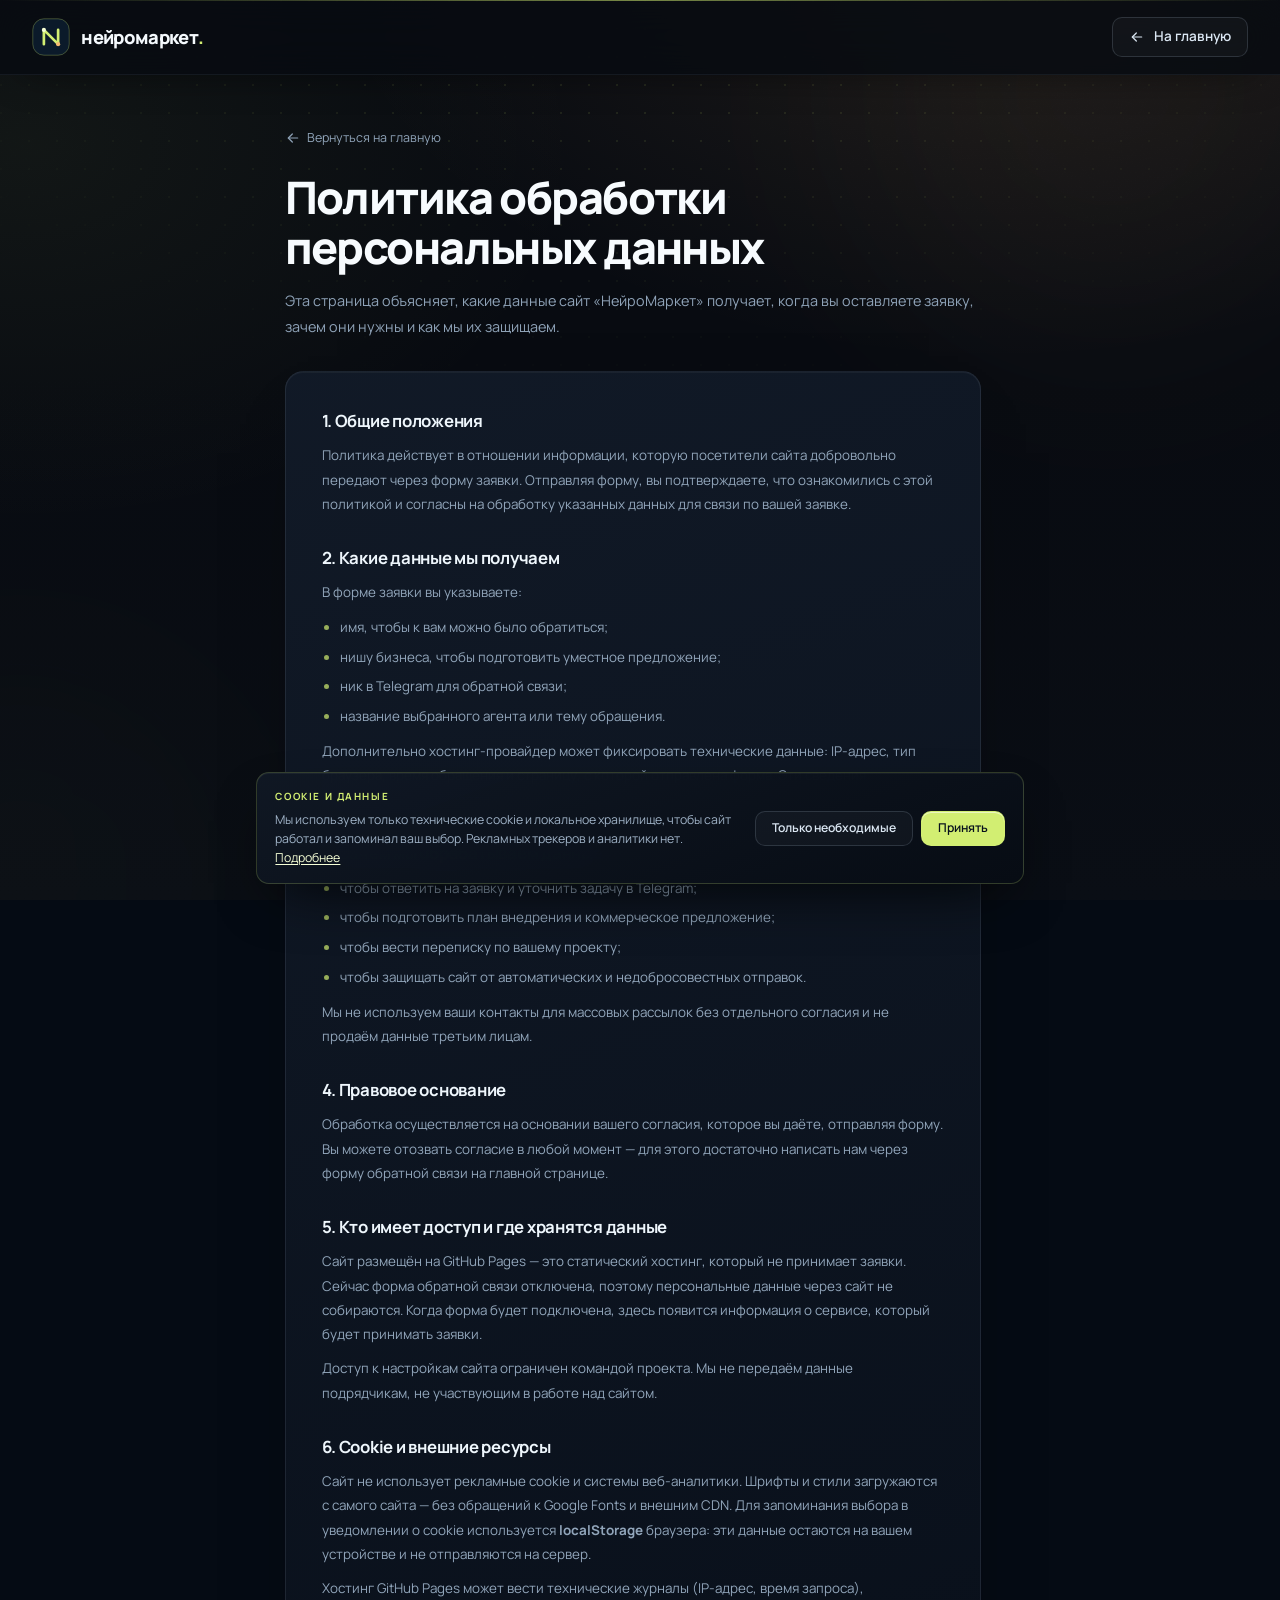
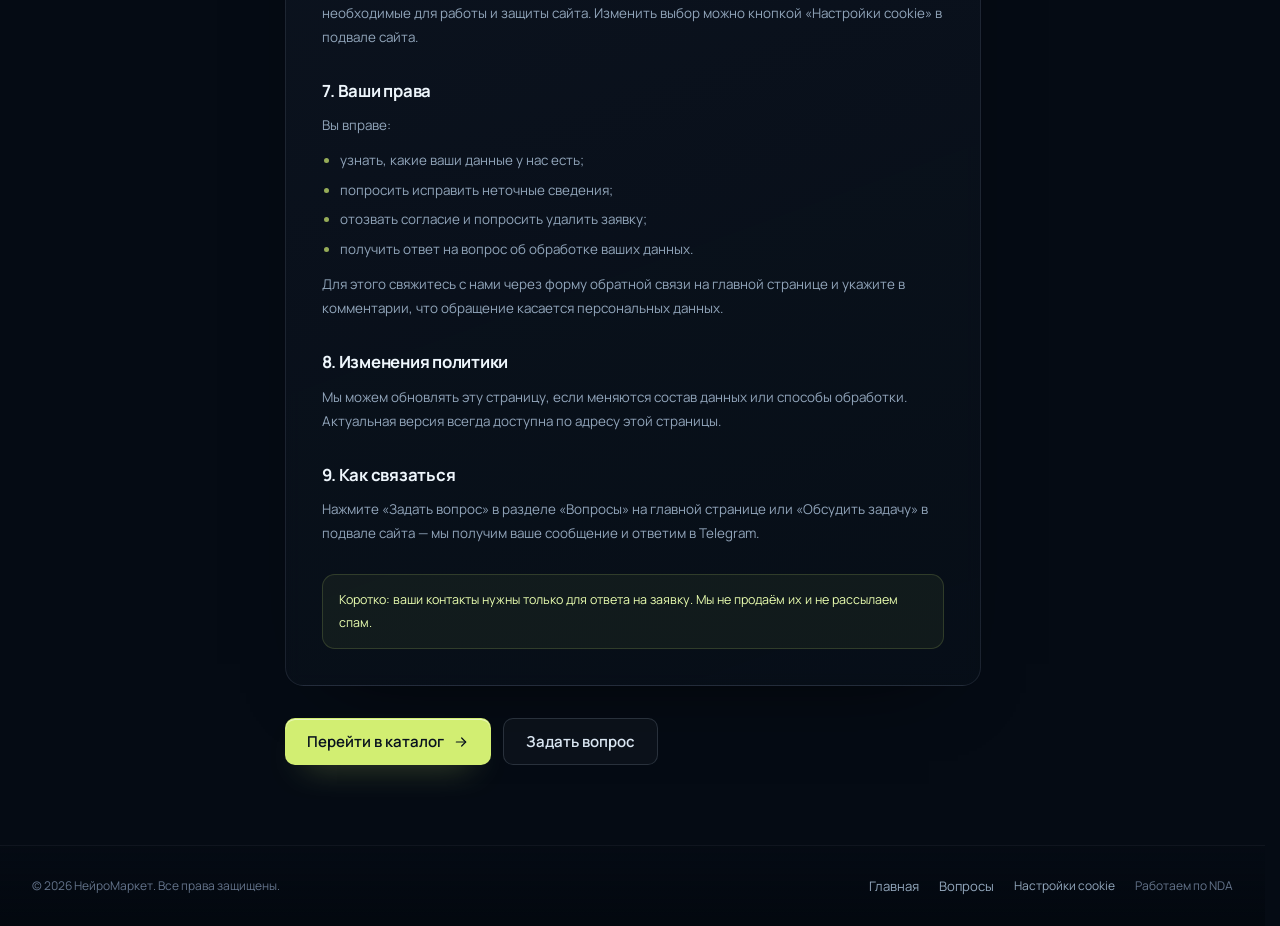
==== commit 345775c9: "Add files via upload" ====
--- a/privacy.html
+++ b/privacy.html
@@ -3,9 +3,9 @@
 <head>
   <meta charset="utf-8">
   <meta name="viewport" content="width=device-width, initial-scale=1">
-  <title>Политика конфиденциальности — Нейросмена</title>
-  <meta name="description" content="Как «Нейросмена» обрабатывает и защищает персональные данные, которые вы оставляете в форме заявки.">
-  <meta name="theme-color" content="#050b14">
+  <title>Политика конфиденциальности — НейроМаркет</title>
+  <meta name="description" content="Как «НейроМаркет» обрабатывает и защищает персональные данные, которые вы оставляете в форме заявки.">
+  <meta name="theme-color" content="#080b11">
   <meta name="color-scheme" content="dark">
   <meta name="robots" content="noindex, follow">
 
@@ -36,14 +36,14 @@
 
   <header class="site-header is-scrolled">
     <div class="mx-auto flex h-[74px] max-w-7xl items-center justify-between gap-4 px-5 lg:px-8">
-      <a class="brand" href="index.html" aria-label="Нейросмена — на главную">
+      <a class="brand" href="index.html" aria-label="НейроМаркет — на главную">
         <svg class="brand-mark" viewBox="0 0 48 48" fill="none" aria-hidden="true">
-          <rect x="1" y="1" width="46" height="46" rx="14" fill="#0b1a2a" stroke="rgba(94,234,212,.35)"/>
-          <path d="M15 33V15l18 18V15" stroke="#5eead4" stroke-width="3.4" stroke-linecap="round" stroke-linejoin="round"/>
-          <circle cx="15" cy="15" r="2.6" fill="#8afff0"/>
-          <circle cx="33" cy="33" r="2.6" fill="#38bdf8"/>
+          <rect x="1" y="1" width="46" height="46" rx="14" fill="#0b1a2a" stroke="rgba(210,238,114,.35)"/>
+          <path d="M15 33V15l18 18V15" stroke="#d2ee72" stroke-width="3.4" stroke-linecap="round" stroke-linejoin="round"/>
+          <circle cx="15" cy="15" r="2.6" fill="#f6ffd6"/>
+          <circle cx="33" cy="33" r="2.6" fill="#f5b971"/>
         </svg>
-        <span class="brand-name">нейросмена<span class="brand-dot">.</span></span>
+        <span class="brand-name">нейромаркет<span class="brand-dot">.</span></span>
       </a>
       <a class="btn btn-ghost btn-sm" href="index.html">
         <svg class="icon icon-sm" aria-hidden="true"><use href="#i-arrow-left"/></svg>
@@ -61,7 +61,7 @@
 
       <h1 class="legal-title">Политика обработки персональных данных</h1>
       <p class="legal-lead">
-        Эта страница объясняет, какие данные сайт «Нейросмена» получает, когда вы
+        Эта страница объясняет, какие данные сайт «НейроМаркет» получает, когда вы
         оставляете заявку, зачем они нужны и как мы их защищаем.
       </p>
 
@@ -179,7 +179,7 @@
 
   <footer class="site-footer">
     <div class="mx-auto flex max-w-7xl flex-col gap-3 px-5 py-8 text-xs text-slate-500 sm:flex-row sm:items-center sm:justify-between lg:px-8">
-      <p>© <span id="year">2026</span> Нейросмена. Все права защищены.</p>
+      <p>© <span id="year">2026</span> НейроМаркет. Все права защищены.</p>
       <div class="flex flex-wrap items-center gap-x-5 gap-y-2">
         <a class="footer-link" href="index.html">Главная</a>
         <a class="footer-link" href="index.html#faq">Вопросы</a>
--- a/css/styles-v2.css
+++ b/css/styles-v2.css
@@ -1,20 +1,20 @@
 /* ============================================================
-   Нейросмена — стили сайта
+   НейроМаркет — стили сайта
    Базовый слой: тёмная тема, стеклянные поверхности, акценты
    ============================================================ */
 
 :root {
-  --ink-950: #050b14;
-  --ink-900: #07101d;
-  --ink-850: #081524;
-  --ink-800: #0b1a2c;
+  --ink-950: #080b11;
+  --ink-900: #0a1019;
+  --ink-850: #0c1520;
+  --ink-800: #101a26;
   --line: rgba(148, 163, 184, 0.14);
   --line-soft: rgba(148, 163, 184, 0.09);
   --text: #e8f0f8;
   --muted: #8fa3b8;
-  --mint: #5eead4;
-  --mint-bright: #8afff0;
-  --sky: #38bdf8;
+  --mint: #d2ee72;
+  --mint-bright: #f6ffd6;
+  --sky: #f5b971;
   --rose: #fb7185;
   --font-display: "Manrope", ui-sans-serif, system-ui, sans-serif;
   --font-body: "Manrope", ui-sans-serif, system-ui, sans-serif;
@@ -55,7 +55,7 @@
 }
 
 ::selection {
-  background: rgba(94, 234, 212, 0.24);
+  background: rgba(210, 238, 114, 0.24);
   color: #ffffff;
 }
 
@@ -135,27 +135,25 @@
   overflow: hidden;
   pointer-events: none;
   background:
-    radial-gradient(1100px 700px at 78% -8%, rgba(45, 212, 191, 0.14), transparent 62%),
-    radial-gradient(900px 620px at 2% 16%, rgba(56, 189, 248, 0.1), transparent 62%),
-    linear-gradient(180deg, #050b14 0%, #050b14 42%, #060d18 100%);
+    radial-gradient(1100px 700px at 78% -8%, rgba(245, 185, 113, 0.1), transparent 62%),
+    radial-gradient(900px 620px at 2% 16%, rgba(210, 238, 114, 0.05), transparent 62%),
+    linear-gradient(180deg, #080b11 0%, #080b11 42%, #0a0e15 100%);
 }
 
 .page-grid {
   position: absolute;
   inset: 0;
-  background-image:
-    linear-gradient(rgba(148, 163, 184, 0.055) 1px, transparent 1px),
-    linear-gradient(90deg, rgba(148, 163, 184, 0.055) 1px, transparent 1px);
-  background-size: 64px 64px;
-  -webkit-mask-image: radial-gradient(ellipse 90% 66% at 52% 0%, #000 26%, transparent 76%);
-  mask-image: radial-gradient(ellipse 90% 66% at 52% 0%, #000 26%, transparent 76%);
+  background-image: radial-gradient(circle at 1px 1px, rgba(210, 238, 114, 0.1) 1px, transparent 0);
+  background-size: 28px 28px;
+  -webkit-mask-image: radial-gradient(ellipse 88% 62% at 50% 0%, #000 18%, transparent 74%);
+  mask-image: radial-gradient(ellipse 88% 62% at 50% 0%, #000 18%, transparent 74%);
 }
 
 .glow {
   position: absolute;
   border-radius: 50%;
   filter: blur(110px);
-  opacity: 0.36;
+  opacity: 0.28;
 }
 
 .glow-a {
@@ -163,7 +161,7 @@
   right: -100px;
   width: 540px;
   height: 540px;
-  background: rgba(45, 212, 191, 0.3);
+  background: rgba(245, 185, 113, 0.12);
 }
 
 .glow-b {
@@ -171,7 +169,7 @@
   left: -220px;
   width: 480px;
   height: 480px;
-  background: rgba(56, 189, 248, 0.19);
+  background: rgba(210, 238, 114, 0.06);
 }
 
 .noise {
@@ -194,8 +192,19 @@
   transition: background-color 0.3s ease, border-color 0.3s ease, box-shadow 0.3s ease, backdrop-filter 0.3s ease;
 }
 
+.site-header::before {
+  content: "";
+  position: absolute;
+  top: 0;
+  right: 0;
+  left: 0;
+  height: 1px;
+  background: linear-gradient(90deg, transparent, rgba(210, 238, 114, 0.55), transparent);
+  pointer-events: none;
+}
+
 .site-header.is-scrolled {
-  background-color: rgba(5, 11, 20, 0.8);
+  background-color: rgba(8, 11, 17, 0.84);
   border-bottom-color: var(--line-soft);
   box-shadow: 0 14px 44px -26px rgba(0, 0, 0, 0.9);
   -webkit-backdrop-filter: blur(18px);
@@ -278,8 +287,8 @@
 }
 
 .menu-toggle:hover {
-  border-color: rgba(94, 234, 212, 0.3);
-  background: rgba(94, 234, 212, 0.07);
+  border-color: rgba(210, 238, 114, 0.3);
+  background: rgba(210, 238, 114, 0.07);
 }
 
 .mobile-menu {
@@ -323,7 +332,7 @@
   overflow: hidden;
   padding: 0.9rem 1.35rem;
   border: 1px solid transparent;
-  border-radius: 999px;
+  border-radius: 0.62rem;
   font-size: 0.94rem;
   font-weight: 600;
   line-height: 1;
@@ -351,9 +360,9 @@
 }
 
 .btn-primary {
-  background: linear-gradient(135deg, #b6fff5 0%, #5eead4 38%, #38bdf8 100%);
-  color: #031018;
-  box-shadow: 0 14px 42px -16px rgba(94, 234, 212, 0.65), inset 0 1px 0 rgba(255, 255, 255, 0.55);
+  background: #d2ee72;
+  color: #07101d;
+  box-shadow: 0 14px 34px -20px rgba(210, 238, 114, 0.9), inset 0 1px 0 rgba(255, 255, 255, 0.55);
 }
 
 .btn-primary::after {
@@ -368,8 +377,9 @@
 }
 
 .btn-primary:hover {
+  background: #e0f48a;
   transform: translateY(-2px);
-  box-shadow: 0 20px 54px -18px rgba(94, 234, 212, 0.8), inset 0 1px 0 rgba(255, 255, 255, 0.55);
+  box-shadow: 0 20px 46px -22px rgba(210, 238, 114, 0.9), inset 0 1px 0 rgba(255, 255, 255, 0.55);
 }
 
 .btn-primary:hover::after {
@@ -383,8 +393,8 @@
 }
 
 .btn-ghost:hover {
-  border-color: rgba(94, 234, 212, 0.36);
-  background: rgba(94, 234, 212, 0.07);
+  border-color: rgba(210, 238, 114, 0.36);
+  background: rgba(210, 238, 114, 0.07);
   transform: translateY(-1px);
 }
 
@@ -392,18 +402,18 @@
   width: 100%;
   padding: 0.78rem 1rem;
   border-color: rgba(148, 163, 184, 0.16);
-  border-radius: 0.75rem;
+  border-radius: 0.55rem;
   background: rgba(255, 255, 255, 0.035);
-  color: #dff8f3;
+  color: #f0ffd0;
   font-size: 0.82rem;
 }
 
 .btn-card:hover {
   border-color: transparent;
-  background: linear-gradient(135deg, #b6fff5, #5eead4 55%, #38bdf8);
-  color: #031018;
+  background: #d2ee72;
+  color: #07101d;
   transform: translateY(-1px);
-  box-shadow: 0 14px 34px -18px rgba(94, 234, 212, 0.75);
+  box-shadow: 0 14px 34px -18px rgba(210, 238, 114, 0.75);
 }
 
 .btn-sm {
@@ -423,18 +433,21 @@
   align-items: center;
   gap: 0.55rem;
   color: var(--mint);
-  font-size: 0.68rem;
+  font-family: ui-monospace, "SFMono-Regular", Consolas, "Liberation Mono", monospace;
+  font-size: 0.64rem;
   font-weight: 700;
-  letter-spacing: 0.18em;
+  letter-spacing: 0.12em;
   line-height: 1.3;
   text-transform: uppercase;
 }
 
 .eyebrow::before {
   content: "";
-  width: 18px;
-  height: 1px;
-  background: linear-gradient(90deg, transparent, var(--mint));
+  width: 6px;
+  height: 6px;
+  background: var(--mint);
+  border-radius: 1px;
+  box-shadow: 0 0 12px rgba(210, 238, 114, 0.55);
 }
 
 .badge-soft {
@@ -442,10 +455,10 @@
   align-items: center;
   flex: none;
   padding: 0.32rem 0.6rem;
-  border: 1px solid rgba(94, 234, 212, 0.18);
-  border-radius: 999px;
-  background: rgba(94, 234, 212, 0.075);
-  color: #a7f3e8;
+  border: 1px solid rgba(210, 238, 114, 0.18);
+  border-radius: 0.35rem;
+  background: rgba(210, 238, 114, 0.075);
+  color: #eaffb0;
   font-size: 0.67rem;
   font-weight: 600;
   letter-spacing: 0.02em;
@@ -454,21 +467,21 @@
 
 .badge-hot {
   border-color: transparent;
-  background: linear-gradient(135deg, #b6fff5, #5eead4);
-  color: #031018;
+  background: linear-gradient(135deg, #f6ffd6, #d2ee72 65%, #f5b971);
+  color: #07101d;
   font-weight: 700;
 }
 
 .glass {
   border: 1px solid var(--line);
-  background: linear-gradient(160deg, rgba(17, 31, 51, 0.72), rgba(8, 17, 30, 0.64));
+  background: linear-gradient(160deg, rgba(18, 27, 40, 0.94), rgba(7, 14, 24, 0.9));
   box-shadow: inset 0 1px 0 rgba(255, 255, 255, 0.045), 0 30px 80px -52px rgba(0, 0, 0, 0.95);
-  -webkit-backdrop-filter: blur(14px);
-  backdrop-filter: blur(14px);
+  -webkit-backdrop-filter: blur(8px);
+  backdrop-filter: blur(8px);
 }
 
 .text-gradient {
-  background: linear-gradient(100deg, #b6fff5 0%, #5eead4 42%, #38bdf8 100%);
+  background: linear-gradient(100deg, #f6ffd6 0%, #d2ee72 42%, #f5b971 100%);
   background-clip: text;
   -webkit-background-clip: text;
   color: transparent;
@@ -511,16 +524,15 @@
   display: inline-flex;
   align-items: center;
   gap: 0.55rem;
-  padding: 0.45rem 0.9rem;
-  border: 1px solid rgba(94, 234, 212, 0.2);
-  border-radius: 999px;
-  background: rgba(94, 234, 212, 0.06);
-  color: #b6fff5;
-  font-size: 0.76rem;
+  padding: 0.42rem 0.72rem;
+  border: 1px solid rgba(210, 238, 114, 0.24);
+  border-radius: 0.35rem;
+  background: rgba(210, 238, 114, 0.045);
+  color: #f6ffd6;
+  font-family: ui-monospace, "SFMono-Regular", Consolas, "Liberation Mono", monospace;
+  font-size: 0.7rem;
   font-weight: 500;
-  letter-spacing: 0.01em;
-  -webkit-backdrop-filter: blur(8px);
-  backdrop-filter: blur(8px);
+  letter-spacing: 0.035em;
 }
 
 .hero-title {
@@ -564,9 +576,9 @@
   width: 18px;
   height: 18px;
   flex: none;
-  border: 1px solid rgba(94, 234, 212, 0.18);
+  border: 1px solid rgba(210, 238, 114, 0.18);
   border-radius: 50%;
-  background: rgba(94, 234, 212, 0.1);
+  background: rgba(210, 238, 114, 0.1);
   color: var(--mint);
 }
 
@@ -591,7 +603,7 @@
   content: "";
   position: absolute;
   inset: 0;
-  background: radial-gradient(560px 180px at 50% -10%, rgba(94, 234, 212, 0.13), transparent 70%);
+  background: radial-gradient(560px 180px at 50% -10%, rgba(210, 238, 114, 0.13), transparent 70%);
   pointer-events: none;
 }
 
@@ -629,10 +641,10 @@
   align-items: center;
   gap: 0.35rem;
   padding: 0.22rem 0.45rem;
-  border: 1px solid rgba(94, 234, 212, 0.16);
-  border-radius: 999px;
-  background: rgba(94, 234, 212, 0.06);
-  color: #a7f3e8;
+  border: 1px solid rgba(210, 238, 114, 0.16);
+  border-radius: 0.3rem;
+  background: rgba(210, 238, 114, 0.06);
+  color: #eaffb0;
   font-size: 0.57rem;
   font-weight: 600;
 }
@@ -650,10 +662,10 @@
   width: 40px;
   height: 40px;
   flex: none;
-  border: 1px solid rgba(94, 234, 212, 0.25);
+  border: 1px solid rgba(210, 238, 114, 0.25);
   border-radius: 12px;
-  background: linear-gradient(145deg, rgba(94, 234, 212, 0.18), rgba(56, 189, 248, 0.08));
-  color: #b6fff5;
+  background: linear-gradient(145deg, rgba(210, 238, 114, 0.18), rgba(245, 185, 113, 0.08));
+  color: #f6ffd6;
   box-shadow: inset 0 1px 0 rgba(255, 255, 255, 0.08);
 }
 
@@ -720,8 +732,8 @@
   height: 21px;
   flex: none;
   border-radius: 50%;
-  background: rgba(94, 234, 212, 0.16);
-  color: #b6fff5;
+  background: rgba(210, 238, 114, 0.16);
+  color: #f6ffd6;
   font-size: 0.42rem;
   font-weight: 700;
   letter-spacing: 0.02em;
@@ -742,9 +754,9 @@
 }
 
 .bubble-agent {
-  border: 1px solid rgba(94, 234, 212, 0.16);
+  border: 1px solid rgba(210, 238, 114, 0.16);
   border-radius: 0.9rem 0.9rem 0.9rem 0.25rem;
-  background: rgba(94, 234, 212, 0.08);
+  background: rgba(210, 238, 114, 0.08);
   color: #bcebe4;
 }
 
@@ -802,9 +814,9 @@
   width: 1.35rem;
   height: 1.35rem;
   flex: none;
-  border: 1px solid rgba(94, 234, 212, 0.16);
+  border: 1px solid rgba(210, 238, 114, 0.16);
   border-radius: 0.4rem;
-  background: rgba(94, 234, 212, 0.1);
+  background: rgba(210, 238, 114, 0.1);
   color: var(--mint);
 }
 
@@ -880,7 +892,7 @@
 }
 
 .integration-chip:hover {
-  border-color: rgba(94, 234, 212, 0.24);
+  border-color: rgba(210, 238, 114, 0.24);
   color: #c8f5ee;
 }
 
@@ -889,7 +901,7 @@
   grid-template-columns: repeat(4, minmax(0, 1fr));
   margin-top: 2.5rem;
   overflow: hidden;
-  border-radius: 1.1rem;
+  border-radius: 0.8rem;
 }
 
 .stat {
@@ -903,9 +915,10 @@
 
 .stat dt {
   color: #71869c;
-  font-size: 0.6rem;
+  font-family: ui-monospace, "SFMono-Regular", Consolas, "Liberation Mono", monospace;
+  font-size: 0.58rem;
   font-weight: 600;
-  letter-spacing: 0.16em;
+  letter-spacing: 0.12em;
   text-transform: uppercase;
 }
 
@@ -964,8 +977,9 @@
   flex-direction: column;
   overflow: hidden;
   padding: 1.4rem;
-  border-radius: 1.2rem;
-  transition: transform 0.35s var(--ease-out), border-color 0.35s ease, box-shadow 0.35s ease;
+  border-radius: 0.9rem;
+  border-left: 2px solid rgba(210, 238, 114, 0.16);
+  transition: transform 0.35s var(--ease-out), border-color 0.35s ease, box-shadow 0.35s ease, border-left-color 0.35s ease;
 }
 
 .agent-card::before {
@@ -975,14 +989,15 @@
   right: 1.5rem;
   left: 1.5rem;
   height: 1px;
-  background: linear-gradient(90deg, transparent, rgba(94, 234, 212, 0.65), transparent);
+  background: linear-gradient(90deg, transparent, rgba(210, 238, 114, 0.65), transparent);
   opacity: 0;
   transition: opacity 0.35s ease;
 }
 
 .agent-card:hover {
-  border-color: rgba(94, 234, 212, 0.28);
-  box-shadow: 0 34px 80px -46px rgba(45, 212, 191, 0.35), inset 0 1px 0 rgba(255, 255, 255, 0.06);
+  border-color: rgba(210, 238, 114, 0.28);
+  border-left-color: var(--mint);
+  box-shadow: 0 34px 80px -46px rgba(210, 238, 114, 0.28), inset 0 1px 0 rgba(255, 255, 255, 0.06);
   transform: translateY(-5px);
 }
 
@@ -991,10 +1006,10 @@
 }
 
 .agent-card:hover .agent-icon {
-  border-color: rgba(94, 234, 212, 0.4);
-  background: linear-gradient(145deg, rgba(94, 234, 212, 0.22), rgba(56, 189, 248, 0.1));
+  border-color: rgba(210, 238, 114, 0.4);
+  background: linear-gradient(145deg, rgba(210, 238, 114, 0.22), rgba(245, 185, 113, 0.1));
   color: var(--mint-bright);
-  box-shadow: 0 10px 30px -14px rgba(94, 234, 212, 0.5);
+  box-shadow: 0 10px 30px -14px rgba(210, 238, 114, 0.5);
 }
 
 .agent-top {
@@ -1010,10 +1025,10 @@
   width: 2.75rem;
   height: 2.75rem;
   flex: none;
-  border: 1px solid rgba(94, 234, 212, 0.2);
+  border: 1px solid rgba(210, 238, 114, 0.2);
   border-radius: 0.85rem;
-  background: linear-gradient(145deg, rgba(94, 234, 212, 0.12), rgba(56, 189, 248, 0.05));
-  color: #85f0e2;
+  background: linear-gradient(145deg, rgba(210, 238, 114, 0.12), rgba(245, 185, 113, 0.05));
+  color: #d9ff7a;
   transition: border-color 0.3s ease, background 0.3s ease, box-shadow 0.3s ease, color 0.3s ease;
 }
 
@@ -1076,7 +1091,7 @@
   flex: none;
   margin-top: 0.1rem;
   border-radius: 50%;
-  background: rgba(94, 234, 212, 0.1);
+  background: rgba(210, 238, 114, 0.1);
   color: var(--mint);
 }
 
@@ -1142,10 +1157,10 @@
   display: none;
   margin-top: 1.75rem;
   padding: 0.95rem 1.1rem;
-  border: 1px solid rgba(94, 234, 212, 0.18);
+  border: 1px solid rgba(210, 238, 114, 0.18);
   border-radius: 0.85rem;
-  background: rgba(94, 234, 212, 0.055);
-  color: #a7f3e8;
+  background: rgba(210, 238, 114, 0.055);
+  color: #eaffb0;
   font-size: 0.78rem;
   line-height: 1.55;
   text-align: center;
@@ -1168,14 +1183,14 @@
   font: inherit;
   font-weight: 600;
   text-decoration: underline;
-  text-decoration-color: rgba(94, 234, 212, 0.4);
+  text-decoration-color: rgba(210, 238, 114, 0.4);
   text-underline-offset: 3px;
   cursor: pointer;
   transition: color 0.2s ease, text-decoration-color 0.2s ease;
 }
 
 .link-mint:hover {
-  color: #b6fff5;
+  color: #f6ffd6;
   text-decoration-color: rgba(182, 255, 245, 0.8);
 }
 
@@ -1190,12 +1205,12 @@
   position: relative;
   overflow: hidden;
   padding: 1.5rem;
-  border-radius: 1.15rem;
+  border-radius: 0.9rem;
   transition: border-color 0.3s ease, transform 0.3s var(--ease-out);
 }
 
 .step-card:hover {
-  border-color: rgba(94, 234, 212, 0.25);
+  border-color: rgba(210, 238, 114, 0.25);
   transform: translateY(-3px);
 }
 
@@ -1208,14 +1223,14 @@
 
 .step-num {
   padding: 0.34rem 0.55rem;
-  border: 1px solid rgba(94, 234, 212, 0.2);
-  border-radius: 0.5rem;
-  background: rgba(94, 234, 212, 0.06);
+  border: 1px solid rgba(210, 238, 114, 0.2);
+  border-radius: 0.35rem;
+  background: rgba(210, 238, 114, 0.06);
   color: var(--mint);
-  font-family: var(--font-display);
+  font-family: ui-monospace, "SFMono-Regular", Consolas, "Liberation Mono", monospace;
   font-size: 0.72rem;
   font-weight: 800;
-  letter-spacing: 0.1em;
+  letter-spacing: 0.08em;
 }
 
 .step-icon {
@@ -1273,9 +1288,9 @@
   width: 2.1rem;
   height: 2.1rem;
   flex: none;
-  border: 1px solid rgba(94, 234, 212, 0.18);
+  border: 1px solid rgba(210, 238, 114, 0.18);
   border-radius: 0.65rem;
-  background: rgba(94, 234, 212, 0.08);
+  background: rgba(210, 238, 114, 0.08);
   color: var(--mint);
 }
 
@@ -1308,9 +1323,9 @@
   width: 2.1rem;
   height: 2.1rem;
   flex: none;
-  border: 1px solid rgba(94, 234, 212, 0.18);
+  border: 1px solid rgba(210, 238, 114, 0.18);
   border-radius: 0.65rem;
-  background: rgba(94, 234, 212, 0.08);
+  background: rgba(210, 238, 114, 0.08);
   color: var(--mint);
 }
 
@@ -1336,8 +1351,8 @@
 }
 
 .feature-card:hover {
-  border-color: rgba(94, 234, 212, 0.24);
-  background: linear-gradient(160deg, rgba(94, 234, 212, 0.06), rgba(255, 255, 255, 0.015));
+  border-color: rgba(210, 238, 114, 0.24);
+  background: linear-gradient(160deg, rgba(210, 238, 114, 0.06), rgba(255, 255, 255, 0.015));
   transform: translateY(-3px);
 }
 
@@ -1347,9 +1362,9 @@
   width: 2.4rem;
   height: 2.4rem;
   margin-bottom: 1rem;
-  border: 1px solid rgba(94, 234, 212, 0.15);
+  border: 1px solid rgba(210, 238, 114, 0.15);
   border-radius: 0.7rem;
-  background: rgba(94, 234, 212, 0.08);
+  background: rgba(210, 238, 114, 0.08);
   color: var(--mint);
 }
 
@@ -1415,8 +1430,8 @@
 }
 
 .faq-item[open] .faq-plus {
-  border-color: rgba(94, 234, 212, 0.24);
-  background: rgba(94, 234, 212, 0.1);
+  border-color: rgba(210, 238, 114, 0.24);
+  background: rgba(210, 238, 114, 0.1);
   transform: rotate(45deg);
 }
 
@@ -1434,13 +1449,13 @@
   position: relative;
   overflow: hidden;
   padding: clamp(2rem, 5vw, 4rem);
-  border: 1px solid rgba(94, 234, 212, 0.2);
-  border-radius: 1.6rem;
+  border: 1px solid rgba(210, 238, 114, 0.2);
+  border-radius: 1rem;
   background:
-    radial-gradient(120% 170% at 8% 0%, rgba(45, 212, 191, 0.16), transparent 55%),
-    radial-gradient(90% 120% at 100% 110%, rgba(56, 189, 248, 0.1), transparent 60%),
+    radial-gradient(120% 170% at 8% 0%, rgba(210, 238, 114, 0.16), transparent 55%),
+    radial-gradient(90% 120% at 100% 110%, rgba(245, 185, 113, 0.1), transparent 60%),
     linear-gradient(160deg, rgba(17, 33, 54, 0.94), rgba(5, 12, 22, 0.97));
-  box-shadow: inset 0 1px 0 rgba(255, 255, 255, 0.05), 0 40px 100px -60px rgba(45, 212, 191, 0.3);
+  box-shadow: inset 0 1px 0 rgba(255, 255, 255, 0.05), 0 40px 100px -60px rgba(210, 238, 114, 0.3);
 }
 
 .cta-panel::before {
@@ -1448,10 +1463,8 @@
   position: absolute;
   inset: 0;
   opacity: 0.5;
-  background-image:
-    linear-gradient(rgba(148, 163, 184, 0.05) 1px, transparent 1px),
-    linear-gradient(90deg, rgba(148, 163, 184, 0.05) 1px, transparent 1px);
-  background-size: 48px 48px;
+  background-image: radial-gradient(circle at 1px 1px, rgba(210, 238, 114, 0.14) 1px, transparent 0);
+  background-size: 26px 26px;
   -webkit-mask-image: radial-gradient(ellipse 80% 90% at 100% 50%, #000, transparent 70%);
   mask-image: radial-gradient(ellipse 80% 90% at 100% 50%, #000, transparent 70%);
   pointer-events: none;
@@ -1518,7 +1531,7 @@
   align-items: center;
   padding: 0.3rem 0.55rem;
   border: 1px solid var(--line-soft);
-  border-radius: 999px;
+  border-radius: 0.35rem;
   color: #8fa3b8;
   font-size: 0.65rem;
 }
@@ -1535,9 +1548,9 @@
   gap: 1.25rem;
   width: min(calc(100% - 2rem), 48rem);
   padding: 1rem 1.15rem;
-  border: 1px solid rgba(94, 234, 212, 0.2);
-  border-radius: 1rem;
-  background: linear-gradient(160deg, rgba(14, 30, 49, 0.97), rgba(5, 13, 24, 0.98));
+  border: 1px solid rgba(210, 238, 114, 0.2);
+  border-radius: 0.8rem;
+  background: linear-gradient(160deg, rgba(16, 24, 36, 0.98), rgba(7, 12, 20, 0.99));
   box-shadow: 0 24px 60px -24px rgba(0, 0, 0, 0.95), inset 0 1px 0 rgba(255, 255, 255, 0.05);
   opacity: 0;
   visibility: hidden;
@@ -1573,7 +1586,7 @@
 }
 
 .cookie-banner-text a {
-  color: #b6fff5;
+  color: #f6ffd6;
   text-decoration: underline;
   text-underline-offset: 2px;
 }
@@ -1694,7 +1707,7 @@
   right: 2rem;
   left: 2rem;
   height: 1px;
-  background: linear-gradient(90deg, transparent, rgba(94, 234, 212, 0.6), transparent);
+  background: linear-gradient(90deg, transparent, rgba(210, 238, 114, 0.6), transparent);
   pointer-events: none;
 }
 
@@ -1719,8 +1732,8 @@
 }
 
 .modal-close:hover {
-  border-color: rgba(94, 234, 212, 0.3);
-  background: rgba(94, 234, 212, 0.08);
+  border-color: rgba(210, 238, 114, 0.3);
+  background: rgba(210, 238, 114, 0.08);
   color: #ffffff;
 }
 
@@ -1752,9 +1765,9 @@
   gap: 0.7rem;
   margin-top: 1.25rem;
   padding: 0.85rem;
-  border: 1px solid rgba(94, 234, 212, 0.16);
+  border: 1px solid rgba(210, 238, 114, 0.16);
   border-radius: 0.8rem;
-  background: rgba(94, 234, 212, 0.055);
+  background: rgba(210, 238, 114, 0.055);
 }
 
 .selected-agent-icon {
@@ -1763,9 +1776,9 @@
   width: 2.2rem;
   height: 2.2rem;
   flex: none;
-  border: 1px solid rgba(94, 234, 212, 0.2);
+  border: 1px solid rgba(210, 238, 114, 0.2);
   border-radius: 0.6rem;
-  background: rgba(94, 234, 212, 0.1);
+  background: rgba(210, 238, 114, 0.1);
   color: var(--mint);
 }
 
@@ -1788,7 +1801,7 @@
 .selected-price {
   max-width: 9rem;
   margin-left: auto;
-  color: #b6fff5;
+  color: #f6ffd6;
   font-family: var(--font-display);
   font-size: 0.7rem;
   font-weight: 600;
@@ -1840,9 +1853,9 @@
 }
 
 .field:focus {
-  border-color: rgba(94, 234, 212, 0.65);
+  border-color: rgba(210, 238, 114, 0.65);
   background: rgba(4, 10, 20, 0.8);
-  box-shadow: 0 0 0 3px rgba(94, 234, 212, 0.12);
+  box-shadow: 0 0 0 3px rgba(210, 238, 114, 0.12);
 }
 
 .field[aria-invalid="true"] {
@@ -1946,9 +1959,9 @@
 }
 
 .result-icon-success {
-  background: linear-gradient(135deg, #b6fff5, #5eead4 55%, #38bdf8);
+  background: linear-gradient(135deg, #f6ffd6, #d2ee72 55%, #f5b971);
   color: #031018;
-  box-shadow: 0 16px 40px -16px rgba(94, 234, 212, 0.6);
+  box-shadow: 0 16px 40px -16px rgba(210, 238, 114, 0.6);
 }
 
 .result-icon-error {
@@ -1979,7 +1992,7 @@
 }
 
 .result-text strong {
-  color: #b6fff5;
+  color: #f6ffd6;
   font-weight: 600;
 }
 
@@ -2034,7 +2047,7 @@
   height: 1.2rem;
   flex: none;
   border-radius: 50%;
-  background: rgba(94, 234, 212, 0.1);
+  background: rgba(210, 238, 114, 0.1);
   color: var(--mint);
   font-size: 0.58rem;
   font-weight: 700;
@@ -2070,10 +2083,10 @@
   z-index: 120;
   max-width: calc(100vw - 2rem);
   padding: 0.7rem 1rem;
-  border: 1px solid rgba(94, 234, 212, 0.25);
+  border: 1px solid rgba(210, 238, 114, 0.25);
   border-radius: 0.7rem;
   background: rgba(10, 22, 36, 0.96);
-  color: #dff8f3;
+  color: #f0ffd0;
   font-size: 0.78rem;
   line-height: 1.4;
   text-align: center;
@@ -2106,13 +2119,13 @@
 
 @keyframes pulseDot {
   0% {
-    box-shadow: 0 0 0 0 rgba(94, 234, 212, 0.45);
+    box-shadow: 0 0 0 0 rgba(210, 238, 114, 0.45);
   }
   70% {
-    box-shadow: 0 0 0 6px rgba(94, 234, 212, 0);
+    box-shadow: 0 0 0 6px rgba(210, 238, 114, 0);
   }
   100% {
-    box-shadow: 0 0 0 0 rgba(94, 234, 212, 0);
+    box-shadow: 0 0 0 0 rgba(210, 238, 114, 0);
   }
 }
 
@@ -2268,7 +2281,7 @@
 }
 
 .legal li::marker {
-  color: rgba(94, 234, 212, 0.7);
+  color: rgba(210, 238, 114, 0.7);
 }
 
 .legal a {
@@ -2280,14 +2293,14 @@
 .legal-note {
   margin-top: 1.75rem;
   padding: 0.9rem 1rem;
-  border: 1px solid rgba(94, 234, 212, 0.16);
+  border: 1px solid rgba(210, 238, 114, 0.16);
   border-radius: 0.8rem;
-  background: rgba(94, 234, 212, 0.05);
+  background: rgba(210, 238, 114, 0.05);
 }
 
 .legal-note p {
   margin: 0;
-  color: #a7f3e8;
+  color: #eaffb0;
   font-size: 0.78rem;
 }
 
@@ -2338,7 +2351,7 @@
 
   .orbit {
     position: absolute;
-    border: 1px solid rgba(94, 234, 212, 0.16);
+    border: 1px solid rgba(210, 238, 114, 0.16);
     border-radius: 50%;
   }
 
@@ -2348,7 +2361,7 @@
 
   .orbit-2 {
     inset: 3rem;
-    border-color: rgba(56, 189, 248, 0.18);
+    border-color: rgba(245, 185, 113, 0.18);
     border-style: dashed;
   }
 
@@ -2360,11 +2373,11 @@
     place-items: center;
     width: 5rem;
     height: 5rem;
-    border: 1px solid rgba(94, 234, 212, 0.25);
+    border: 1px solid rgba(210, 238, 114, 0.25);
     border-radius: 1.5rem;
-    background: rgba(94, 234, 212, 0.08);
+    background: rgba(210, 238, 114, 0.08);
     color: var(--mint);
-    box-shadow: 0 0 60px rgba(94, 234, 212, 0.2);
+    box-shadow: 0 0 60px rgba(210, 238, 114, 0.2);
     -webkit-backdrop-filter: blur(10px);
     backdrop-filter: blur(10px);
     transform: translate(-50%, -50%);
@@ -2379,9 +2392,9 @@
     position: absolute;
     padding: 0.3rem 0.6rem;
     border: 1px solid rgba(148, 163, 184, 0.2);
-    border-radius: 999px;
+    border-radius: 0.35rem;
     background: rgba(9, 20, 34, 0.92);
-    color: #b6fff5;
+    color: #f6ffd6;
     font-size: 0.62rem;
     font-weight: 600;
     white-space: nowrap;
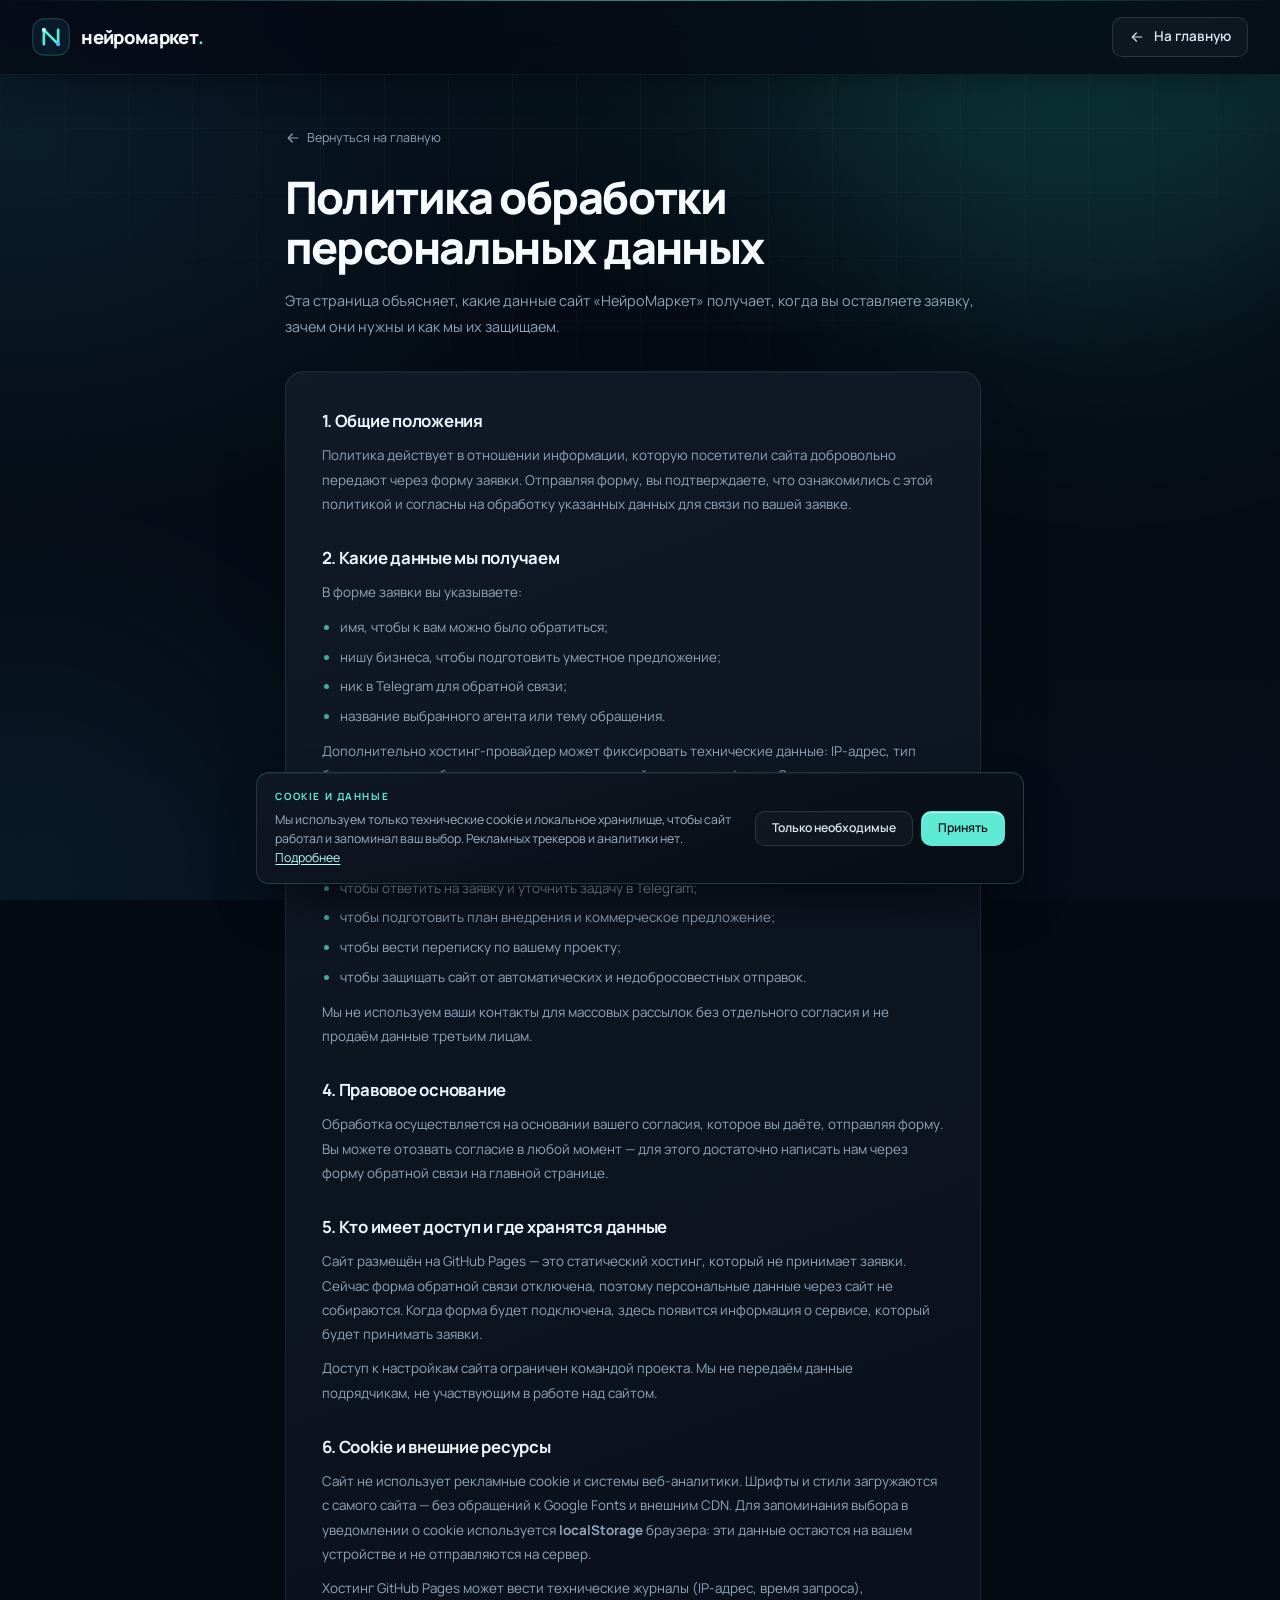
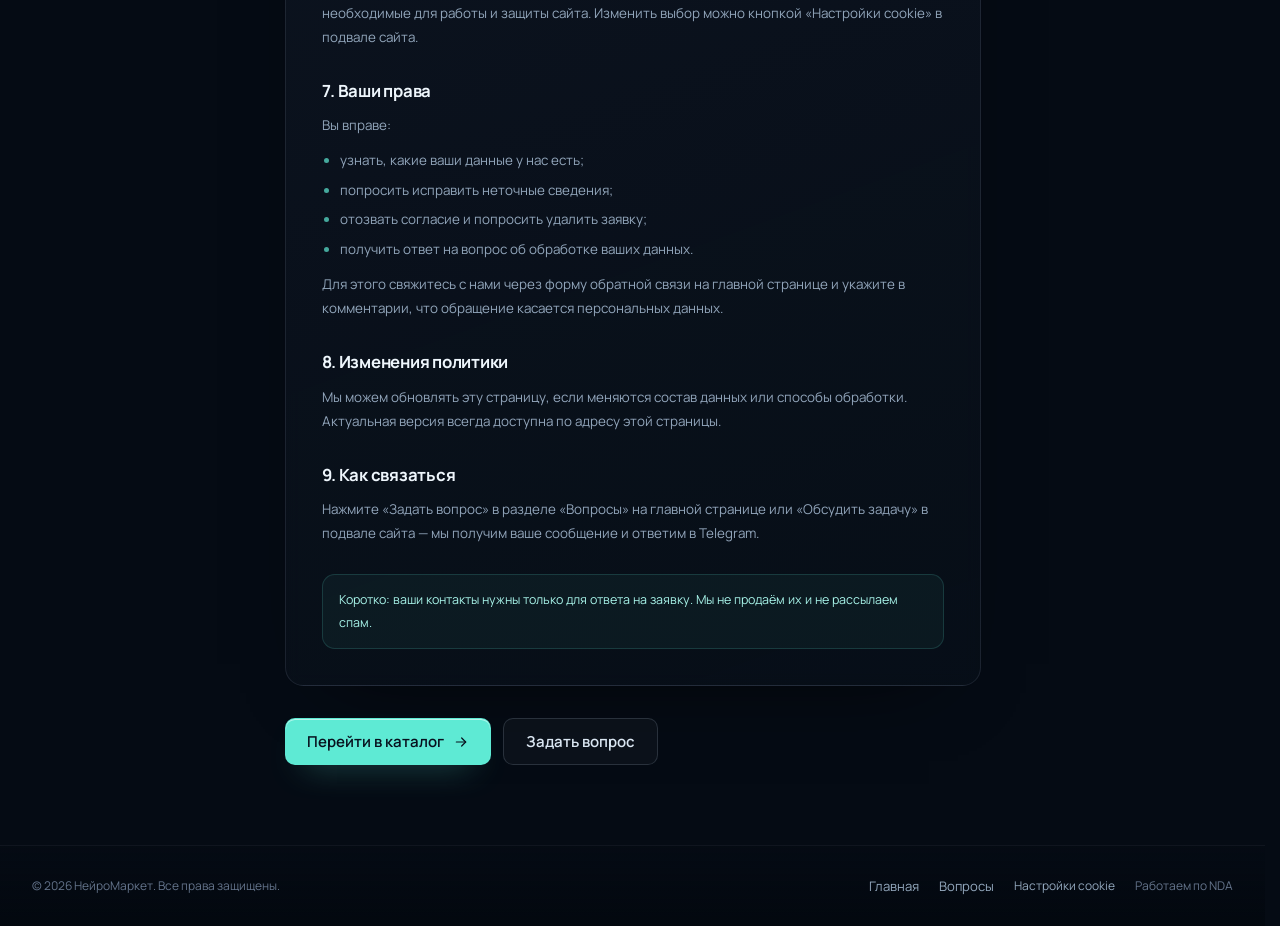
==== commit c6e34463: "Add files via upload" ====
--- a/privacy.html
+++ b/privacy.html
@@ -5,7 +5,7 @@
   <meta name="viewport" content="width=device-width, initial-scale=1">
   <title>Политика конфиденциальности — НейроМаркет</title>
   <meta name="description" content="Как «НейроМаркет» обрабатывает и защищает персональные данные, которые вы оставляете в форме заявки.">
-  <meta name="theme-color" content="#080b11">
+  <meta name="theme-color" content="#050b14">
   <meta name="color-scheme" content="dark">
   <meta name="robots" content="noindex, follow">
 
@@ -38,10 +38,10 @@
     <div class="mx-auto flex h-[74px] max-w-7xl items-center justify-between gap-4 px-5 lg:px-8">
       <a class="brand" href="index.html" aria-label="НейроМаркет — на главную">
         <svg class="brand-mark" viewBox="0 0 48 48" fill="none" aria-hidden="true">
-          <rect x="1" y="1" width="46" height="46" rx="14" fill="#0b1a2a" stroke="rgba(210,238,114,.35)"/>
-          <path d="M15 33V15l18 18V15" stroke="#d2ee72" stroke-width="3.4" stroke-linecap="round" stroke-linejoin="round"/>
-          <circle cx="15" cy="15" r="2.6" fill="#f6ffd6"/>
-          <circle cx="33" cy="33" r="2.6" fill="#f5b971"/>
+          <rect x="1" y="1" width="46" height="46" rx="14" fill="#0b1a2a" stroke="rgba(94,234,212,.35)"/>
+          <path d="M15 33V15l18 18V15" stroke="#5eead4" stroke-width="3.4" stroke-linecap="round" stroke-linejoin="round"/>
+          <circle cx="15" cy="15" r="2.6" fill="#b6fff5"/>
+          <circle cx="33" cy="33" r="2.6" fill="#38bdf8"/>
         </svg>
         <span class="brand-name">нейромаркет<span class="brand-dot">.</span></span>
       </a>
--- a/css/styles-v2.css
+++ b/css/styles-v2.css
@@ -4,17 +4,17 @@
    ============================================================ */
 
 :root {
-  --ink-950: #080b11;
-  --ink-900: #0a1019;
-  --ink-850: #0c1520;
-  --ink-800: #101a26;
+  --ink-950: #050b14;
+  --ink-900: #07101d;
+  --ink-850: #081524;
+  --ink-800: #0b1a2c;
   --line: rgba(148, 163, 184, 0.14);
   --line-soft: rgba(148, 163, 184, 0.09);
   --text: #e8f0f8;
   --muted: #8fa3b8;
-  --mint: #d2ee72;
-  --mint-bright: #f6ffd6;
-  --sky: #f5b971;
+  --mint: #5eead4;
+  --mint-bright: #8afff0;
+  --sky: #38bdf8;
   --rose: #fb7185;
   --font-display: "Manrope", ui-sans-serif, system-ui, sans-serif;
   --font-body: "Manrope", ui-sans-serif, system-ui, sans-serif;
@@ -55,7 +55,7 @@
 }
 
 ::selection {
-  background: rgba(210, 238, 114, 0.24);
+  background: rgba(94, 234, 212, 0.24);
   color: #ffffff;
 }
 
@@ -135,25 +135,27 @@
   overflow: hidden;
   pointer-events: none;
   background:
-    radial-gradient(1100px 700px at 78% -8%, rgba(245, 185, 113, 0.1), transparent 62%),
-    radial-gradient(900px 620px at 2% 16%, rgba(210, 238, 114, 0.05), transparent 62%),
-    linear-gradient(180deg, #080b11 0%, #080b11 42%, #0a0e15 100%);
+    radial-gradient(1100px 700px at 78% -8%, rgba(45, 212, 191, 0.14), transparent 62%),
+    radial-gradient(900px 620px at 2% 16%, rgba(56, 189, 248, 0.1), transparent 62%),
+    linear-gradient(180deg, #050b14 0%, #050b14 42%, #060d18 100%);
 }
 
 .page-grid {
   position: absolute;
   inset: 0;
-  background-image: radial-gradient(circle at 1px 1px, rgba(210, 238, 114, 0.1) 1px, transparent 0);
-  background-size: 28px 28px;
-  -webkit-mask-image: radial-gradient(ellipse 88% 62% at 50% 0%, #000 18%, transparent 74%);
-  mask-image: radial-gradient(ellipse 88% 62% at 50% 0%, #000 18%, transparent 74%);
+  background-image:
+    linear-gradient(rgba(148, 163, 184, 0.055) 1px, transparent 1px),
+    linear-gradient(90deg, rgba(148, 163, 184, 0.055) 1px, transparent 1px);
+  background-size: 64px 64px;
+  -webkit-mask-image: radial-gradient(ellipse 90% 66% at 52% 0%, #000 26%, transparent 76%);
+  mask-image: radial-gradient(ellipse 90% 66% at 52% 0%, #000 26%, transparent 76%);
 }
 
 .glow {
   position: absolute;
   border-radius: 50%;
   filter: blur(110px);
-  opacity: 0.28;
+  opacity: 0.36;
 }
 
 .glow-a {
@@ -161,7 +163,7 @@
   right: -100px;
   width: 540px;
   height: 540px;
-  background: rgba(245, 185, 113, 0.12);
+  background: rgba(45, 212, 191, 0.3);
 }
 
 .glow-b {
@@ -169,7 +171,7 @@
   left: -220px;
   width: 480px;
   height: 480px;
-  background: rgba(210, 238, 114, 0.06);
+  background: rgba(56, 189, 248, 0.19);
 }
 
 .noise {
@@ -199,12 +201,12 @@
   right: 0;
   left: 0;
   height: 1px;
-  background: linear-gradient(90deg, transparent, rgba(210, 238, 114, 0.55), transparent);
+  background: linear-gradient(90deg, transparent, rgba(94, 234, 212, 0.55), transparent);
   pointer-events: none;
 }
 
 .site-header.is-scrolled {
-  background-color: rgba(8, 11, 17, 0.84);
+  background-color: rgba(5, 11, 20, 0.8);
   border-bottom-color: var(--line-soft);
   box-shadow: 0 14px 44px -26px rgba(0, 0, 0, 0.9);
   -webkit-backdrop-filter: blur(18px);
@@ -287,8 +289,8 @@
 }
 
 .menu-toggle:hover {
-  border-color: rgba(210, 238, 114, 0.3);
-  background: rgba(210, 238, 114, 0.07);
+  border-color: rgba(94, 234, 212, 0.3);
+  background: rgba(94, 234, 212, 0.07);
 }
 
 .mobile-menu {
@@ -360,9 +362,9 @@
 }
 
 .btn-primary {
-  background: #d2ee72;
+  background: #5eead4;
   color: #07101d;
-  box-shadow: 0 14px 34px -20px rgba(210, 238, 114, 0.9), inset 0 1px 0 rgba(255, 255, 255, 0.55);
+  box-shadow: 0 14px 34px -20px rgba(94, 234, 212, 0.9), inset 0 1px 0 rgba(255, 255, 255, 0.55);
 }
 
 .btn-primary::after {
@@ -377,9 +379,9 @@
 }
 
 .btn-primary:hover {
-  background: #e0f48a;
+  background: #7ff0dd;
   transform: translateY(-2px);
-  box-shadow: 0 20px 46px -22px rgba(210, 238, 114, 0.9), inset 0 1px 0 rgba(255, 255, 255, 0.55);
+  box-shadow: 0 20px 46px -22px rgba(94, 234, 212, 0.9), inset 0 1px 0 rgba(255, 255, 255, 0.55);
 }
 
 .btn-primary:hover::after {
@@ -393,8 +395,8 @@
 }
 
 .btn-ghost:hover {
-  border-color: rgba(210, 238, 114, 0.36);
-  background: rgba(210, 238, 114, 0.07);
+  border-color: rgba(94, 234, 212, 0.36);
+  background: rgba(94, 234, 212, 0.07);
   transform: translateY(-1px);
 }
 
@@ -404,16 +406,16 @@
   border-color: rgba(148, 163, 184, 0.16);
   border-radius: 0.55rem;
   background: rgba(255, 255, 255, 0.035);
-  color: #f0ffd0;
+  color: #dff8f3;
   font-size: 0.82rem;
 }
 
 .btn-card:hover {
   border-color: transparent;
-  background: #d2ee72;
+  background: #5eead4;
   color: #07101d;
   transform: translateY(-1px);
-  box-shadow: 0 14px 34px -18px rgba(210, 238, 114, 0.75);
+  box-shadow: 0 14px 34px -18px rgba(94, 234, 212, 0.75);
 }
 
 .btn-sm {
@@ -432,6 +434,10 @@
   display: inline-flex;
   align-items: center;
   gap: 0.55rem;
+  width: 100%;
+  margin-top: 1.15rem;
+  padding-top: 0.8rem;
+  border-top: 1px solid var(--line-soft);
   color: var(--mint);
   font-family: ui-monospace, "SFMono-Regular", Consolas, "Liberation Mono", monospace;
   font-size: 0.64rem;
@@ -447,7 +453,7 @@
   height: 6px;
   background: var(--mint);
   border-radius: 1px;
-  box-shadow: 0 0 12px rgba(210, 238, 114, 0.55);
+  box-shadow: 0 0 12px rgba(94, 234, 212, 0.55);
 }
 
 .badge-soft {
@@ -455,10 +461,10 @@
   align-items: center;
   flex: none;
   padding: 0.32rem 0.6rem;
-  border: 1px solid rgba(210, 238, 114, 0.18);
+  border: 1px solid rgba(94, 234, 212, 0.18);
   border-radius: 0.35rem;
-  background: rgba(210, 238, 114, 0.075);
-  color: #eaffb0;
+  background: rgba(94, 234, 212, 0.075);
+  color: #a7f3e8;
   font-size: 0.67rem;
   font-weight: 600;
   letter-spacing: 0.02em;
@@ -467,8 +473,8 @@
 
 .badge-hot {
   border-color: transparent;
-  background: linear-gradient(135deg, #f6ffd6, #d2ee72 65%, #f5b971);
-  color: #07101d;
+  background: linear-gradient(135deg, #b6fff5, #5eead4);
+  color: #031018;
   font-weight: 700;
 }
 
@@ -481,7 +487,7 @@
 }
 
 .text-gradient {
-  background: linear-gradient(100deg, #f6ffd6 0%, #d2ee72 42%, #f5b971 100%);
+  background: linear-gradient(100deg, #b6fff5 0%, #5eead4 42%, #38bdf8 100%);
   background-clip: text;
   -webkit-background-clip: text;
   color: transparent;
@@ -525,10 +531,10 @@
   align-items: center;
   gap: 0.55rem;
   padding: 0.42rem 0.72rem;
-  border: 1px solid rgba(210, 238, 114, 0.24);
+  border: 1px solid rgba(94, 234, 212, 0.24);
   border-radius: 0.35rem;
-  background: rgba(210, 238, 114, 0.045);
-  color: #f6ffd6;
+  background: rgba(94, 234, 212, 0.045);
+  color: #b6fff5;
   font-family: ui-monospace, "SFMono-Regular", Consolas, "Liberation Mono", monospace;
   font-size: 0.7rem;
   font-weight: 500;
@@ -576,9 +582,9 @@
   width: 18px;
   height: 18px;
   flex: none;
-  border: 1px solid rgba(210, 238, 114, 0.18);
+  border: 1px solid rgba(94, 234, 212, 0.18);
   border-radius: 50%;
-  background: rgba(210, 238, 114, 0.1);
+  background: rgba(94, 234, 212, 0.1);
   color: var(--mint);
 }
 
@@ -603,7 +609,7 @@
   content: "";
   position: absolute;
   inset: 0;
-  background: radial-gradient(560px 180px at 50% -10%, rgba(210, 238, 114, 0.13), transparent 70%);
+  background: radial-gradient(560px 180px at 50% -10%, rgba(94, 234, 212, 0.13), transparent 70%);
   pointer-events: none;
 }
 
@@ -641,10 +647,10 @@
   align-items: center;
   gap: 0.35rem;
   padding: 0.22rem 0.45rem;
-  border: 1px solid rgba(210, 238, 114, 0.16);
+  border: 1px solid rgba(94, 234, 212, 0.16);
   border-radius: 0.3rem;
-  background: rgba(210, 238, 114, 0.06);
-  color: #eaffb0;
+  background: rgba(94, 234, 212, 0.06);
+  color: #a7f3e8;
   font-size: 0.57rem;
   font-weight: 600;
 }
@@ -662,10 +668,10 @@
   width: 40px;
   height: 40px;
   flex: none;
-  border: 1px solid rgba(210, 238, 114, 0.25);
+  border: 1px solid rgba(94, 234, 212, 0.25);
   border-radius: 12px;
-  background: linear-gradient(145deg, rgba(210, 238, 114, 0.18), rgba(245, 185, 113, 0.08));
-  color: #f6ffd6;
+  background: linear-gradient(145deg, rgba(94, 234, 212, 0.18), rgba(56, 189, 248, 0.08));
+  color: #b6fff5;
   box-shadow: inset 0 1px 0 rgba(255, 255, 255, 0.08);
 }
 
@@ -732,8 +738,8 @@
   height: 21px;
   flex: none;
   border-radius: 50%;
-  background: rgba(210, 238, 114, 0.16);
-  color: #f6ffd6;
+  background: rgba(94, 234, 212, 0.16);
+  color: #b6fff5;
   font-size: 0.42rem;
   font-weight: 700;
   letter-spacing: 0.02em;
@@ -754,9 +760,9 @@
 }
 
 .bubble-agent {
-  border: 1px solid rgba(210, 238, 114, 0.16);
+  border: 1px solid rgba(94, 234, 212, 0.16);
   border-radius: 0.9rem 0.9rem 0.9rem 0.25rem;
-  background: rgba(210, 238, 114, 0.08);
+  background: rgba(94, 234, 212, 0.08);
   color: #bcebe4;
 }
 
@@ -770,6 +776,40 @@
   border-top: 1px solid var(--line-soft);
   color: #64788e;
   font-size: 0.58rem;
+}
+
+.console-action {
+  display: flex;
+  align-items: center;
+  justify-content: space-between;
+  gap: 1rem;
+  margin-top: 0.8rem;
+  padding: 0.78rem 0.85rem;
+  border: 1px solid rgba(94, 234, 212, 0.22);
+  border-radius: 0.55rem;
+  background: rgba(94, 234, 212, 0.07);
+  color: #b6fff5;
+  font-family: ui-monospace, "SFMono-Regular", Consolas, "Liberation Mono", monospace;
+  font-size: 0.64rem;
+  font-weight: 600;
+  letter-spacing: 0.08em;
+  text-decoration: none;
+  text-transform: uppercase;
+  transition: border-color 0.25s ease, background 0.25s ease, color 0.25s ease;
+}
+
+.console-action:hover {
+  border-color: rgba(94, 234, 212, 0.45);
+  background: rgba(94, 234, 212, 0.12);
+  color: #ffffff;
+}
+
+.console-action .icon {
+  transition: transform 0.25s var(--ease-out);
+}
+
+.console-action:hover .icon {
+  transform: translateX(3px);
 }
 
 .console-event {
@@ -814,9 +854,9 @@
   width: 1.35rem;
   height: 1.35rem;
   flex: none;
-  border: 1px solid rgba(210, 238, 114, 0.16);
+  border: 1px solid rgba(94, 234, 212, 0.16);
   border-radius: 0.4rem;
-  background: rgba(210, 238, 114, 0.1);
+  background: rgba(94, 234, 212, 0.1);
   color: var(--mint);
 }
 
@@ -892,7 +932,7 @@
 }
 
 .integration-chip:hover {
-  border-color: rgba(210, 238, 114, 0.24);
+  border-color: rgba(94, 234, 212, 0.24);
   color: #c8f5ee;
 }
 
@@ -978,7 +1018,7 @@
   overflow: hidden;
   padding: 1.4rem;
   border-radius: 0.9rem;
-  border-left: 2px solid rgba(210, 238, 114, 0.16);
+  border-left: 2px solid rgba(94, 234, 212, 0.16);
   transition: transform 0.35s var(--ease-out), border-color 0.35s ease, box-shadow 0.35s ease, border-left-color 0.35s ease;
 }
 
@@ -989,15 +1029,15 @@
   right: 1.5rem;
   left: 1.5rem;
   height: 1px;
-  background: linear-gradient(90deg, transparent, rgba(210, 238, 114, 0.65), transparent);
+  background: linear-gradient(90deg, transparent, rgba(94, 234, 212, 0.65), transparent);
   opacity: 0;
   transition: opacity 0.35s ease;
 }
 
 .agent-card:hover {
-  border-color: rgba(210, 238, 114, 0.28);
+  border-color: rgba(94, 234, 212, 0.28);
   border-left-color: var(--mint);
-  box-shadow: 0 34px 80px -46px rgba(210, 238, 114, 0.28), inset 0 1px 0 rgba(255, 255, 255, 0.06);
+  box-shadow: 0 34px 80px -46px rgba(94, 234, 212, 0.28), inset 0 1px 0 rgba(255, 255, 255, 0.06);
   transform: translateY(-5px);
 }
 
@@ -1006,10 +1046,10 @@
 }
 
 .agent-card:hover .agent-icon {
-  border-color: rgba(210, 238, 114, 0.4);
-  background: linear-gradient(145deg, rgba(210, 238, 114, 0.22), rgba(245, 185, 113, 0.1));
+  border-color: rgba(94, 234, 212, 0.4);
+  background: linear-gradient(145deg, rgba(94, 234, 212, 0.22), rgba(56, 189, 248, 0.1));
   color: var(--mint-bright);
-  box-shadow: 0 10px 30px -14px rgba(210, 238, 114, 0.5);
+  box-shadow: 0 10px 30px -14px rgba(94, 234, 212, 0.5);
 }
 
 .agent-top {
@@ -1025,10 +1065,10 @@
   width: 2.75rem;
   height: 2.75rem;
   flex: none;
-  border: 1px solid rgba(210, 238, 114, 0.2);
+  border: 1px solid rgba(94, 234, 212, 0.2);
   border-radius: 0.85rem;
-  background: linear-gradient(145deg, rgba(210, 238, 114, 0.12), rgba(245, 185, 113, 0.05));
-  color: #d9ff7a;
+  background: linear-gradient(145deg, rgba(94, 234, 212, 0.12), rgba(56, 189, 248, 0.05));
+  color: #85f0e2;
   transition: border-color 0.3s ease, background 0.3s ease, box-shadow 0.3s ease, color 0.3s ease;
 }
 
@@ -1091,7 +1131,7 @@
   flex: none;
   margin-top: 0.1rem;
   border-radius: 50%;
-  background: rgba(210, 238, 114, 0.1);
+  background: rgba(94, 234, 212, 0.1);
   color: var(--mint);
 }
 
@@ -1157,10 +1197,10 @@
   display: none;
   margin-top: 1.75rem;
   padding: 0.95rem 1.1rem;
-  border: 1px solid rgba(210, 238, 114, 0.18);
+  border: 1px solid rgba(94, 234, 212, 0.18);
   border-radius: 0.85rem;
-  background: rgba(210, 238, 114, 0.055);
-  color: #eaffb0;
+  background: rgba(94, 234, 212, 0.055);
+  color: #a7f3e8;
   font-size: 0.78rem;
   line-height: 1.55;
   text-align: center;
@@ -1183,14 +1223,14 @@
   font: inherit;
   font-weight: 600;
   text-decoration: underline;
-  text-decoration-color: rgba(210, 238, 114, 0.4);
+  text-decoration-color: rgba(94, 234, 212, 0.4);
   text-underline-offset: 3px;
   cursor: pointer;
   transition: color 0.2s ease, text-decoration-color 0.2s ease;
 }
 
 .link-mint:hover {
-  color: #f6ffd6;
+  color: #b6fff5;
   text-decoration-color: rgba(182, 255, 245, 0.8);
 }
 
@@ -1210,7 +1250,7 @@
 }
 
 .step-card:hover {
-  border-color: rgba(210, 238, 114, 0.25);
+  border-color: rgba(94, 234, 212, 0.25);
   transform: translateY(-3px);
 }
 
@@ -1223,9 +1263,9 @@
 
 .step-num {
   padding: 0.34rem 0.55rem;
-  border: 1px solid rgba(210, 238, 114, 0.2);
+  border: 1px solid rgba(94, 234, 212, 0.2);
   border-radius: 0.35rem;
-  background: rgba(210, 238, 114, 0.06);
+  background: rgba(94, 234, 212, 0.06);
   color: var(--mint);
   font-family: ui-monospace, "SFMono-Regular", Consolas, "Liberation Mono", monospace;
   font-size: 0.72rem;
@@ -1288,9 +1328,9 @@
   width: 2.1rem;
   height: 2.1rem;
   flex: none;
-  border: 1px solid rgba(210, 238, 114, 0.18);
+  border: 1px solid rgba(94, 234, 212, 0.18);
   border-radius: 0.65rem;
-  background: rgba(210, 238, 114, 0.08);
+  background: rgba(94, 234, 212, 0.08);
   color: var(--mint);
 }
 
@@ -1323,9 +1363,9 @@
   width: 2.1rem;
   height: 2.1rem;
   flex: none;
-  border: 1px solid rgba(210, 238, 114, 0.18);
+  border: 1px solid rgba(94, 234, 212, 0.18);
   border-radius: 0.65rem;
-  background: rgba(210, 238, 114, 0.08);
+  background: rgba(94, 234, 212, 0.08);
   color: var(--mint);
 }
 
@@ -1351,8 +1391,8 @@
 }
 
 .feature-card:hover {
-  border-color: rgba(210, 238, 114, 0.24);
-  background: linear-gradient(160deg, rgba(210, 238, 114, 0.06), rgba(255, 255, 255, 0.015));
+  border-color: rgba(94, 234, 212, 0.24);
+  background: linear-gradient(160deg, rgba(94, 234, 212, 0.06), rgba(255, 255, 255, 0.015));
   transform: translateY(-3px);
 }
 
@@ -1362,9 +1402,9 @@
   width: 2.4rem;
   height: 2.4rem;
   margin-bottom: 1rem;
-  border: 1px solid rgba(210, 238, 114, 0.15);
+  border: 1px solid rgba(94, 234, 212, 0.15);
   border-radius: 0.7rem;
-  background: rgba(210, 238, 114, 0.08);
+  background: rgba(94, 234, 212, 0.08);
   color: var(--mint);
 }
 
@@ -1430,8 +1470,8 @@
 }
 
 .faq-item[open] .faq-plus {
-  border-color: rgba(210, 238, 114, 0.24);
-  background: rgba(210, 238, 114, 0.1);
+  border-color: rgba(94, 234, 212, 0.24);
+  background: rgba(94, 234, 212, 0.1);
   transform: rotate(45deg);
 }
 
@@ -1449,13 +1489,13 @@
   position: relative;
   overflow: hidden;
   padding: clamp(2rem, 5vw, 4rem);
-  border: 1px solid rgba(210, 238, 114, 0.2);
+  border: 1px solid rgba(94, 234, 212, 0.2);
   border-radius: 1rem;
   background:
-    radial-gradient(120% 170% at 8% 0%, rgba(210, 238, 114, 0.16), transparent 55%),
-    radial-gradient(90% 120% at 100% 110%, rgba(245, 185, 113, 0.1), transparent 60%),
+    radial-gradient(120% 170% at 8% 0%, rgba(94, 234, 212, 0.16), transparent 55%),
+    radial-gradient(90% 120% at 100% 110%, rgba(56, 189, 248, 0.1), transparent 60%),
     linear-gradient(160deg, rgba(17, 33, 54, 0.94), rgba(5, 12, 22, 0.97));
-  box-shadow: inset 0 1px 0 rgba(255, 255, 255, 0.05), 0 40px 100px -60px rgba(210, 238, 114, 0.3);
+  box-shadow: inset 0 1px 0 rgba(255, 255, 255, 0.05), 0 40px 100px -60px rgba(94, 234, 212, 0.3);
 }
 
 .cta-panel::before {
@@ -1463,8 +1503,10 @@
   position: absolute;
   inset: 0;
   opacity: 0.5;
-  background-image: radial-gradient(circle at 1px 1px, rgba(210, 238, 114, 0.14) 1px, transparent 0);
-  background-size: 26px 26px;
+  background-image:
+    linear-gradient(rgba(148, 163, 184, 0.05) 1px, transparent 1px),
+    linear-gradient(90deg, rgba(148, 163, 184, 0.05) 1px, transparent 1px);
+  background-size: 48px 48px;
   -webkit-mask-image: radial-gradient(ellipse 80% 90% at 100% 50%, #000, transparent 70%);
   mask-image: radial-gradient(ellipse 80% 90% at 100% 50%, #000, transparent 70%);
   pointer-events: none;
@@ -1548,7 +1590,7 @@
   gap: 1.25rem;
   width: min(calc(100% - 2rem), 48rem);
   padding: 1rem 1.15rem;
-  border: 1px solid rgba(210, 238, 114, 0.2);
+  border: 1px solid rgba(94, 234, 212, 0.2);
   border-radius: 0.8rem;
   background: linear-gradient(160deg, rgba(16, 24, 36, 0.98), rgba(7, 12, 20, 0.99));
   box-shadow: 0 24px 60px -24px rgba(0, 0, 0, 0.95), inset 0 1px 0 rgba(255, 255, 255, 0.05);
@@ -1586,7 +1628,7 @@
 }
 
 .cookie-banner-text a {
-  color: #f6ffd6;
+  color: #b6fff5;
   text-decoration: underline;
   text-underline-offset: 2px;
 }
@@ -1707,7 +1749,7 @@
   right: 2rem;
   left: 2rem;
   height: 1px;
-  background: linear-gradient(90deg, transparent, rgba(210, 238, 114, 0.6), transparent);
+  background: linear-gradient(90deg, transparent, rgba(94, 234, 212, 0.6), transparent);
   pointer-events: none;
 }
 
@@ -1732,8 +1774,8 @@
 }
 
 .modal-close:hover {
-  border-color: rgba(210, 238, 114, 0.3);
-  background: rgba(210, 238, 114, 0.08);
+  border-color: rgba(94, 234, 212, 0.3);
+  background: rgba(94, 234, 212, 0.08);
   color: #ffffff;
 }
 
@@ -1765,9 +1807,9 @@
   gap: 0.7rem;
   margin-top: 1.25rem;
   padding: 0.85rem;
-  border: 1px solid rgba(210, 238, 114, 0.16);
+  border: 1px solid rgba(94, 234, 212, 0.16);
   border-radius: 0.8rem;
-  background: rgba(210, 238, 114, 0.055);
+  background: rgba(94, 234, 212, 0.055);
 }
 
 .selected-agent-icon {
@@ -1776,9 +1818,9 @@
   width: 2.2rem;
   height: 2.2rem;
   flex: none;
-  border: 1px solid rgba(210, 238, 114, 0.2);
+  border: 1px solid rgba(94, 234, 212, 0.2);
   border-radius: 0.6rem;
-  background: rgba(210, 238, 114, 0.1);
+  background: rgba(94, 234, 212, 0.1);
   color: var(--mint);
 }
 
@@ -1801,7 +1843,7 @@
 .selected-price {
   max-width: 9rem;
   margin-left: auto;
-  color: #f6ffd6;
+  color: #b6fff5;
   font-family: var(--font-display);
   font-size: 0.7rem;
   font-weight: 600;
@@ -1853,9 +1895,9 @@
 }
 
 .field:focus {
-  border-color: rgba(210, 238, 114, 0.65);
+  border-color: rgba(94, 234, 212, 0.65);
   background: rgba(4, 10, 20, 0.8);
-  box-shadow: 0 0 0 3px rgba(210, 238, 114, 0.12);
+  box-shadow: 0 0 0 3px rgba(94, 234, 212, 0.12);
 }
 
 .field[aria-invalid="true"] {
@@ -1959,9 +2001,9 @@
 }
 
 .result-icon-success {
-  background: linear-gradient(135deg, #f6ffd6, #d2ee72 55%, #f5b971);
+  background: linear-gradient(135deg, #b6fff5, #5eead4 55%, #38bdf8);
   color: #031018;
-  box-shadow: 0 16px 40px -16px rgba(210, 238, 114, 0.6);
+  box-shadow: 0 16px 40px -16px rgba(94, 234, 212, 0.6);
 }
 
 .result-icon-error {
@@ -1992,7 +2034,7 @@
 }
 
 .result-text strong {
-  color: #f6ffd6;
+  color: #b6fff5;
   font-weight: 600;
 }
 
@@ -2047,7 +2089,7 @@
   height: 1.2rem;
   flex: none;
   border-radius: 50%;
-  background: rgba(210, 238, 114, 0.1);
+  background: rgba(94, 234, 212, 0.1);
   color: var(--mint);
   font-size: 0.58rem;
   font-weight: 700;
@@ -2083,10 +2125,10 @@
   z-index: 120;
   max-width: calc(100vw - 2rem);
   padding: 0.7rem 1rem;
-  border: 1px solid rgba(210, 238, 114, 0.25);
+  border: 1px solid rgba(94, 234, 212, 0.25);
   border-radius: 0.7rem;
   background: rgba(10, 22, 36, 0.96);
-  color: #f0ffd0;
+  color: #dff8f3;
   font-size: 0.78rem;
   line-height: 1.4;
   text-align: center;
@@ -2119,13 +2161,13 @@
 
 @keyframes pulseDot {
   0% {
-    box-shadow: 0 0 0 0 rgba(210, 238, 114, 0.45);
+    box-shadow: 0 0 0 0 rgba(94, 234, 212, 0.45);
   }
   70% {
-    box-shadow: 0 0 0 6px rgba(210, 238, 114, 0);
+    box-shadow: 0 0 0 6px rgba(94, 234, 212, 0);
   }
   100% {
-    box-shadow: 0 0 0 0 rgba(210, 238, 114, 0);
+    box-shadow: 0 0 0 0 rgba(94, 234, 212, 0);
   }
 }
 
@@ -2281,7 +2323,7 @@
 }
 
 .legal li::marker {
-  color: rgba(210, 238, 114, 0.7);
+  color: rgba(94, 234, 212, 0.7);
 }
 
 .legal a {
@@ -2293,14 +2335,14 @@
 .legal-note {
   margin-top: 1.75rem;
   padding: 0.9rem 1rem;
-  border: 1px solid rgba(210, 238, 114, 0.16);
+  border: 1px solid rgba(94, 234, 212, 0.16);
   border-radius: 0.8rem;
-  background: rgba(210, 238, 114, 0.05);
+  background: rgba(94, 234, 212, 0.05);
 }
 
 .legal-note p {
   margin: 0;
-  color: #eaffb0;
+  color: #a7f3e8;
   font-size: 0.78rem;
 }
 
@@ -2351,7 +2393,7 @@
 
   .orbit {
     position: absolute;
-    border: 1px solid rgba(210, 238, 114, 0.16);
+    border: 1px solid rgba(94, 234, 212, 0.16);
     border-radius: 50%;
   }
 
@@ -2361,7 +2403,7 @@
 
   .orbit-2 {
     inset: 3rem;
-    border-color: rgba(245, 185, 113, 0.18);
+    border-color: rgba(56, 189, 248, 0.18);
     border-style: dashed;
   }
 
@@ -2373,11 +2415,11 @@
     place-items: center;
     width: 5rem;
     height: 5rem;
-    border: 1px solid rgba(210, 238, 114, 0.25);
+    border: 1px solid rgba(94, 234, 212, 0.25);
     border-radius: 1.5rem;
-    background: rgba(210, 238, 114, 0.08);
+    background: rgba(94, 234, 212, 0.08);
     color: var(--mint);
-    box-shadow: 0 0 60px rgba(210, 238, 114, 0.2);
+    box-shadow: 0 0 60px rgba(94, 234, 212, 0.2);
     -webkit-backdrop-filter: blur(10px);
     backdrop-filter: blur(10px);
     transform: translate(-50%, -50%);
@@ -2394,7 +2436,7 @@
     border: 1px solid rgba(148, 163, 184, 0.2);
     border-radius: 0.35rem;
     background: rgba(9, 20, 34, 0.92);
-    color: #f6ffd6;
+    color: #b6fff5;
     font-size: 0.62rem;
     font-weight: 600;
     white-space: nowrap;
